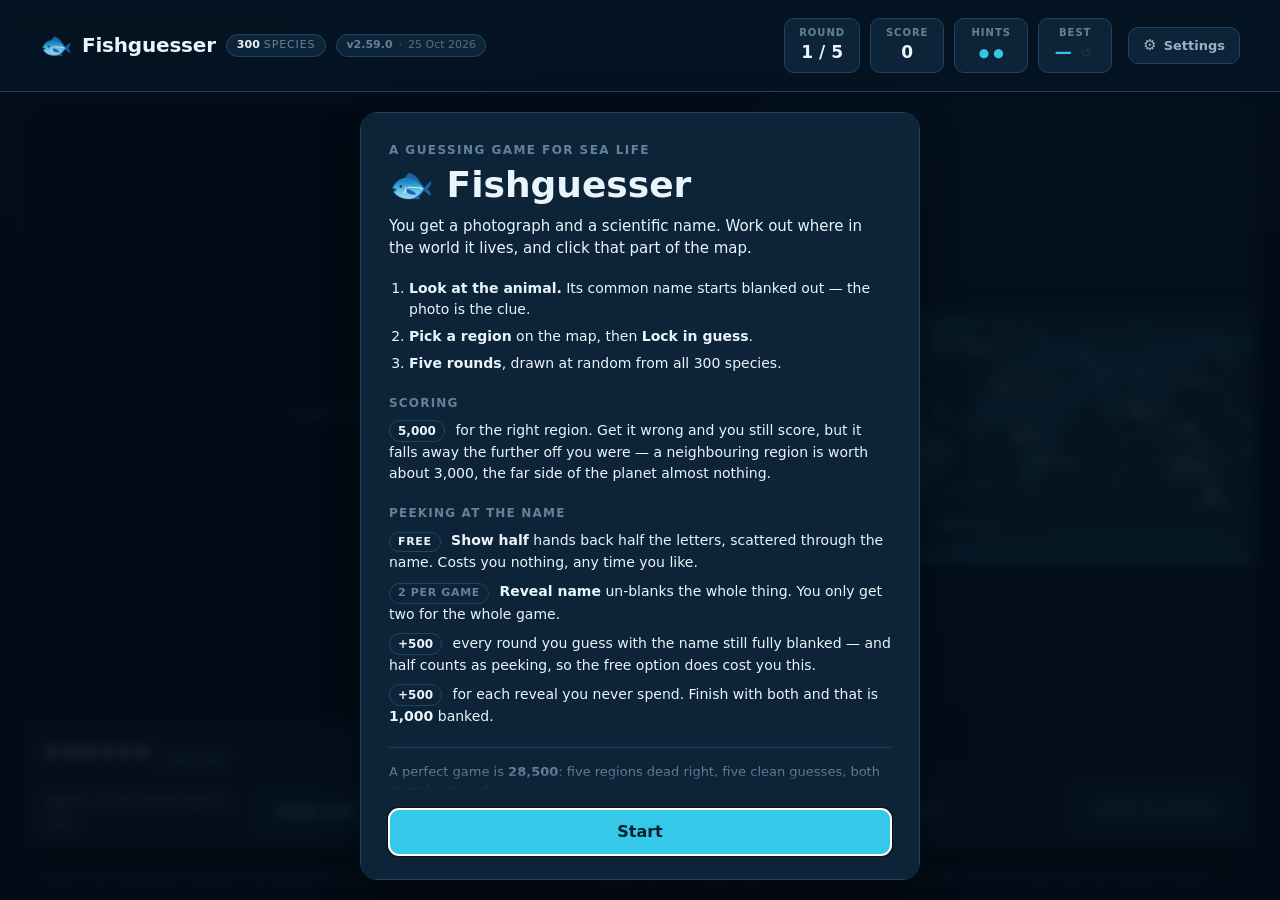
==== index.html @ 4e8e1039 "Add a last-100-added filter, built from the history of the data file Co-Authored-By: Claude Opus 5 <" ====
<!DOCTYPE html>
<html lang="en">
<head>
<meta charset="utf-8">
<meta name="viewport" content="width=device-width, initial-scale=1, viewport-fit=cover">
<!-- The browser's own bars take their colour from here: without it the strip
     above the page comes out white on a phone, against a page that is not. -->
<meta name="theme-color" content="#030e19">
<meta name="apple-mobile-web-app-capable" content="yes">
<meta name="apple-mobile-web-app-status-bar-style" content="black-translucent">
<title>Fishguesser</title>
<meta name="description" content="A GeoGuessr-style game: see a sea creature, guess where in the world it lives.">
<link rel="icon" href="data:image/svg+xml,<svg xmlns='http://www.w3.org/2000/svg' viewBox='0 0 100 100'><text y='.9em' font-size='90'>&#127907;</text></svg>">
<link rel="stylesheet" href="styles.css">
</head>
<body>

<header class="topbar">
  <div class="brand">
    <span class="brand-mark" aria-hidden="true">🐟</span>
    <span class="brand-name">Fishguesser</span>
    <span class="species-count" id="speciesCount"></span>
    <span class="version" id="version"></span>
  </div>

  <!-- Everything that is not the round itself: the pass counter, what a game is
       dealt from, the save name and the photo check. They were a second row of
       tiles, which on a phone is height the photograph wants. The flag on the
       button says when a game is being dealt from less than everything, so a
       narrowed mode is never a surprise behind a closed panel. -->
  <div class="settings">
    <button class="settings-btn" id="settingsBtn" type="button"
            aria-expanded="false" aria-controls="settingsPanel" aria-haspopup="true"
            title="Filter, save name and the photo check">
      <span class="settings-mark" aria-hidden="true">⚙</span>
      <span class="settings-label">Settings</span>
      <span class="settings-flag" id="settingsFlag" hidden></span>
    </button>

    <div class="settings-panel" id="settingsPanel" hidden>
      <!-- How far this pass has got, next to the button that restarts it, so
           the reset is never ambiguous. -->
      <div class="set-row">
        <p class="filter-head" id="seenHead">Seen this pass</p>
        <span class="stat-line">
          <span class="set-value" id="seenValue">—</span>
          <button class="stat-reset" id="resetSeenBtn" type="button"
                  title="Start a fresh pass through the collection"
                  aria-label="Start a fresh pass through the collection">↺</button>
        </span>
      </div>

      <!-- Both rows default to how the game has always played — everything,
           unseen first — so leaving them alone changes nothing. The options are
           built in game.js from KIND_FILTERS and POOL_FILTERS, so the labels
           live in one place. -->
      <p class="filter-head" id="filterPoolHead">Which species</p>
      <div class="filter-row" id="filterPoolRow" role="group"
           aria-labelledby="filterPoolHead"></div>
      <p class="filter-head" id="filterKindHead">Mode</p>
      <div class="filter-row" id="filterKindRow" role="group"
           aria-labelledby="filterKindHead"></div>
      <p class="filter-note">Changing either one deals a new game.</p>

      <!-- The name decides where progress is written, so it belongs with the
           counter above rather than with the round. -->
      <p class="filter-head" id="saveHead">Save</p>
      <input class="set-input" id="topName" type="text" maxlength="24"
             autocomplete="off" spellcheck="false" placeholder="Add a name"
             aria-labelledby="saveHead">

      <a class="set-link" href="photos.html" target="_blank" rel="noopener"
         title="Every photograph, one at a time, with the answers hidden">
        Photo check — every picture, answers hidden ↗
      </a>
    </div>
  </div>

  <div class="stats">
    <div class="stat"><span class="stat-label">Round</span><span class="stat-value" id="roundValue">1 / 5</span></div>
    <div class="stat"><span class="stat-label">Score</span><span class="stat-value" id="scoreValue">0</span></div>
    <div class="stat"><span class="stat-label">Hints</span><span class="stat-value hint-dots" id="hintsValue"></span></div>
    <!-- The best score, next to the button that clears it. -->
    <div class="stat stat-best">
      <span class="stat-label">Best</span>
      <span class="stat-line">
        <span class="stat-value" id="bestValue">—</span>
        <button class="stat-reset" id="resetBestBtn" type="button"
                title="Clear the best score" aria-label="Clear the best score">↺</button>
      </span>
    </div>
  </div>
</header>

<main class="layout">

  <section class="panel fish-panel">
    <div class="photo-frame">
      <!-- A blurred, cropped copy of the same photo fills whatever the fish
           does not, so the fish itself is never cut off by the frame. -->
      <img id="fishPhotoBg" class="photo-bg" alt="" src="" aria-hidden="true">
      <img id="fishPhoto" class="photo" alt="" src="">
      <figcaption class="photo-credit" id="photoCredit"></figcaption>
    </div>
    <div class="fish-id">
      <h1 class="fish-name" id="fishName">—</h1>
      <p class="fish-sci" id="fishSci">—</p>
    </div>
    <!-- The round's free hint: what the animal does, with any place it names
         dotted out until the guess is in. Folded away until asked for, so the
         photo keeps the height. The full fact lands with the result. -->
    <p class="fish-fact" id="fishFact" hidden></p>
    <div class="prompt-line">
      <span id="promptText">Where in the world does it live?</span>
      <span class="prompt-actions">
        <button class="btn btn-ghost" id="factBtn" type="button">Show hint</button>
        <button class="btn btn-ghost" id="halfBtn" type="button">Show half</button>
        <button class="btn btn-ghost" id="hintBtn" type="button">Reveal name</button>
      </span>
    </div>
  </section>

  <section class="panel map-panel">
    <div class="map-wrap">
      <svg id="map" viewBox="0 0 1000 500" role="application"
           aria-label="World map. Choose the region this animal comes from."></svg>
    </div>

    <div class="actionbar" id="actionBar">
      <p class="hint" id="hint">Pick a region on the map.</p>
      <button class="btn btn-primary" id="guessBtn" disabled>Lock in guess</button>
    </div>

    <div class="result" id="result" hidden>
      <div class="result-head">
        <span class="verdict" id="verdict"></span>
        <span class="points" id="points"></span>
      </div>
      <p class="result-line" id="resultLine"></p>
      <p class="result-bonus" id="resultBonus" hidden></p>
      <p class="result-fact" id="resultFact"></p>
      <button class="btn btn-primary" id="nextBtn">Next one</button>
    </div>
  </section>

</main>

<div class="overlay" id="startOverlay">
  <div class="startcard">
    <p class="start-eyebrow">A guessing game for sea life</p>
    <h2 class="start-title"><span aria-hidden="true">🐟</span> Fishguesser</h2>
    <p class="start-lede">You get a photograph and a scientific name. Work out
      where in the world it lives, and click that part of the map.</p>

    <ol class="start-steps">
      <li><strong>Look at the animal.</strong> Its common name starts blanked
        out — the photo is the clue.</li>
      <li><strong>Pick a region</strong> on the map, then
        <strong>Lock in guess</strong>.</li>
      <li><strong>Five rounds</strong>, drawn at random from
        <span id="startFishCount">the collection</span>.</li>
    </ol>

    <h3 class="start-h">Scoring</h3>
    <ul class="start-rules">
      <li><span class="pts">5,000</span> for the right region. Get it wrong and
        you still score, but it falls away the further off you were — a
        neighbouring region is worth about 3,000, the far side of the planet
        almost nothing.</li>
    </ul>

    <h3 class="start-h">Peeking at the name</h3>
    <ul class="start-rules">
      <li><span class="tag tag-free">Free</span> <strong>Show half</strong>
        hands back half the letters, scattered through the name. Costs you
        nothing, any time you like.</li>
      <li><span class="tag">2 per game</span> <strong>Reveal name</strong>
        un-blanks the whole thing. You only get two for the whole game.</li>
      <li><span class="pts">+500</span> every round you guess with the name
        still fully blanked — and half counts as peeking, so the free option
        does cost you this.</li>
      <li><span class="pts">+500</span> for each reveal you never spend.
        Finish with both and that is <strong>1,000</strong> banked.</li>
    </ul>

    <p class="start-foot">A perfect game is <strong>28,500</strong>: five
      regions dead right, five clean guesses, both reveals unused.</p>

    <!-- No server sits behind this game, so a name is a label on a save in
         this browser, not an account. The backup code is the part that leaves
         the browser: keep it somewhere and a cleared cache costs nothing. -->
    <h3 class="start-h">Your save</h3>
    <div class="profile">
      <div class="profile-row">
        <input class="profile-input" id="profileName" type="text" maxlength="24"
               autocomplete="off" spellcheck="false"
               placeholder="Add a name (optional)" aria-label="Name for this save">
        <button class="btn btn-ghost" id="profileSaveBtn" type="button">Use name</button>
      </div>
      <p class="profile-note" id="profileNote">Progress is kept in this browser.</p>
      <div class="profile-row">
        <button class="btn btn-ghost" id="backupBtn" type="button">Back up</button>
        <button class="btn btn-ghost" id="restoreBtn" type="button">Restore</button>
      </div>
      <textarea class="profile-code" id="backupCode" rows="3" spellcheck="false"
                placeholder="Paste a backup code here, then press Restore"
                aria-label="Backup code" hidden></textarea>
    </div>

    <div class="start-actions">
      <button class="btn btn-primary btn-wide" id="startBtn" type="button">Start</button>
    </div>
  </div>
</div>

<div class="overlay" id="overlay" hidden>
  <div class="endcard">
    <h2 class="end-title">Final score</h2>
    <p class="end-score"><span id="finalScore">0</span><span class="end-max" id="finalMax">/ 25,000</span></p>
    <p class="end-blurb" id="endBlurb"></p>
    <ol class="breakdown" id="breakdown"></ol>
    <button class="btn btn-primary btn-wide" id="playAgainBtn">Play again</button>
  </div>
</div>

<footer class="footer">
  <span>Photos from Wikimedia Commons and iNaturalist under CC / public-domain
  licences — see <a href="CREDITS.md">CREDITS.md</a>.</span>
  <span>The <a href="photos.html" target="_blank" rel="noopener">photo check</a>
  is under Settings: every picture, one at a time, with the answers hidden.</span>
</footer>

<script src="src/version.js"></script>
<script src="src/regions.js"></script>
<script src="src/fish.js"></script>
<script src="src/added.js"></script>
<script src="src/kinds.js"></script>
<script src="src/spoilers.js"></script>
<script src="src/profile.js"></script>
<script src="src/credits.js"></script>
<script src="src/coastlines.js"></script>
<script src="src/map.js"></script>
<script src="src/game.js"></script>
</body>
</html>
---- styles.css ----
/* Fishguesser — deep-water theme. */

:root {
  --bg: #061625;
  --bg-deep: #030e19;
  --panel: #0d2438;
  --panel-2: #12314a;
  --line: #1d4463;
  --ink: #eaf4fb;
  --ink-dim: #93b3c9;
  --ink-faint: #628299;
  --accent: #35c8e8;
  --accent-deep: #1793b3;
  --good: #45d69a;
  --warn: #f2c14e;
  --bad: #f4746a;
  --radius: 14px;
  --shadow: 0 18px 40px rgba(0, 0, 0, 0.45);
  /* So the browser paints its own furniture dark — the bar behind a notch, the
   * strip under a collapsing address bar, the overscroll past the top. Without
   * it those come out white on a phone. */
  color-scheme: dark;
}

* { box-sizing: border-box; }

/* The panels below set `display`, which would otherwise beat the `hidden`
 * attribute's UA rule and leave hidden elements on screen. */
[hidden] { display: none !important; }

/* The page is one screen everywhere, not just on a phone: the photograph is
   the round, so it takes whatever height the panels leave rather than sitting
   in a fixed box with the window's spare height wasted below it. */
html, body { height: 100%; }

/* The same ground as the body, because the browser paints the area around the
 * page — behind a notch, under a toolbar that has slid away — from the root
 * element, and a page whose colour lives only on <body> leaves it white. */
html {
  background: var(--bg-deep);
  overscroll-behavior: none;
}

body {
  margin: 0;
  height: 100dvh;
  /* Smallest viewport: the height with the toolbars showing. A page sized to
   * the dynamic height is taller than the screen until the address bar slides
   * away, which is exactly the scroll a one-screen layout is meant to avoid. */
  height: 100svh;
  overscroll-behavior: none;
  display: flex;
  flex-direction: column;
  overflow: hidden;
  background:
    radial-gradient(1100px 620px at 12% -8%, rgba(28, 92, 130, 0.32) 0%, transparent 60%),
    radial-gradient(900px 500px at 88% 0%, rgba(23, 147, 179, 0.18) 0%, transparent 62%),
    linear-gradient(180deg, var(--bg) 0%, var(--bg-deep) 100%);
  color: var(--ink);
  font-family: "Inter", "Segoe UI", system-ui, -apple-system, sans-serif;
  font-size: 16px;
  line-height: 1.5;
  -webkit-font-smoothing: antialiased;
}

/* ---------- top bar ---------- */

.topbar {
  display: flex;
  align-items: center;
  justify-content: space-between;
  gap: 16px;
  flex-wrap: wrap;
  padding: 18px clamp(16px, 4vw, 40px);
  border-bottom: 1px solid var(--line);
  background: rgba(6, 22, 37, 0.72);
  backdrop-filter: blur(8px);
  position: sticky;
  top: 0;
  /* Above the overlays, not under them: the filter, the save name and the two
     resets all belong to the player rather than to the round, and the rules
     card is exactly when someone wants to set a mode before starting. The
     overlays leave room for the bar rather than sliding under it. */
  z-index: 60;
}

.brand { display: flex; align-items: center; gap: 10px; }
.brand-mark { font-size: 26px; line-height: 1; }
.brand-name {
  font-size: 20px;
  font-weight: 700;
  letter-spacing: -0.01em;
}

.version {
  display: inline-flex;
  align-items: baseline;
  gap: 6px;
  padding: 2px 9px;
  border: 1px solid var(--line);
  border-radius: 999px;
  background: var(--panel);
  color: var(--ink-faint);
  font-size: 11px;
  font-weight: 600;
  font-variant-numeric: tabular-nums;
  white-space: nowrap;
}

/* How big the collection is, counted from FISH rather than written down, so it
 * cannot drift out of date when species are added. */
.species-count {
  display: inline-flex;
  align-items: baseline;
  gap: 4px;
  padding: 2px 10px;
  border: 1px solid var(--line);
  border-radius: 999px;
  background: var(--panel);
  color: var(--ink);
  font-size: 11px;
  font-weight: 700;
  font-variant-numeric: tabular-nums;
  white-space: nowrap;
}

.species-count-label {
  color: var(--ink-faint);
  font-weight: 500;
  text-transform: uppercase;
  letter-spacing: 0.08em;
}

.version-date {
  color: var(--ink-faint);
  font-weight: 500;
  opacity: 0.8;
}

.version-date::before {
  content: '·';
  margin-right: 6px;
}

/* Wraps rather than pushing the row wide: five tiles no longer fit on a narrow
 * phone, and the page must never scroll sideways. */
/* Pushed right so the tiles sit beside the settings button rather than being
   spread into the middle of the bar by space-between. */
.stats { display: flex; flex-wrap: wrap; justify-content: flex-end; gap: 10px; margin-left: auto; }

.stat {
  display: flex;
  flex-direction: column;
  align-items: center;
  min-width: 74px;
  padding: 6px 14px;
  border: 1px solid var(--line);
  border-radius: 10px;
  background: var(--panel);
}

/* The settings button and its panel. Everything that is not the round itself
   lives in here: the pass counter, the filter, the save name, the photo check.
   On the bar it is one button on the right rather than four tiles on a row of
   their own, and the panel hangs below it. */
.settings { position: relative; order: 3; }

.settings-btn {
  display: inline-flex;
  align-items: center;
  gap: 7px;
  padding: 8px 14px;
  border: 1px solid var(--line);
  border-radius: 10px;
  background: var(--panel);
  color: var(--ink-dim);
  font: inherit;
  font-size: 13px;
  font-weight: 600;
  cursor: pointer;
  white-space: nowrap;
}

.settings-btn:hover,
.settings-btn[aria-expanded="true"] {
  border-color: var(--accent-deep);
  background: var(--panel-2);
  color: var(--ink);
}

.settings-btn:focus-visible { outline: 2px solid var(--accent); outline-offset: 2px; }
.settings-mark { font-size: 15px; line-height: 1; }

/* What a game is being dealt from, when that is not everything. A closed panel
   should never be the only place a narrowed mode is written down. */
.settings-flag {
  padding: 1px 7px;
  border-radius: 999px;
  background: var(--accent-deep);
  color: var(--ink);
  font-size: 10.5px;
  font-weight: 700;
}

.settings-panel {
  position: absolute;
  top: calc(100% + 8px);
  right: 0;
  z-index: 30;
  width: max-content;
  max-width: min(300px, calc(100vw - 24px));
  padding: 12px 14px;
  border: 1px solid var(--line);
  border-radius: 12px;
  background: var(--panel);
  box-shadow: var(--shadow);
  text-align: left;
}

/* The pass counter and its reset, as a line rather than a tile. */
.set-row {
  display: flex;
  align-items: baseline;
  justify-content: space-between;
  gap: 12px;
  margin-bottom: 12px;
}

.set-row .filter-head { margin: 0; }

.set-value {
  font-size: 14px;
  font-weight: 700;
  font-variant-numeric: tabular-nums;
  color: var(--ink);
}

.set-input {
  width: 100%;
  margin-bottom: 10px;
  padding: 6px 10px;
  border: 1px solid var(--line);
  border-radius: 8px;
  background: var(--panel-2);
  color: var(--ink);
  font: inherit;
  font-size: 13px;
  font-weight: 600;
}

.set-input::placeholder { color: var(--ink-faint); font-weight: 500; }
.set-input:focus-visible { outline: 2px solid var(--accent); outline-offset: 1px; }

.set-link {
  display: block;
  padding: 7px 10px;
  border: 1px solid var(--line);
  border-radius: 8px;
  background: var(--panel-2);
  color: var(--accent);
  font-size: 12px;
  font-weight: 600;
  text-decoration: none;
}

.set-link:hover,
.set-link:focus-visible { border-color: var(--accent-deep); color: var(--ink); }

.filter-head {
  margin: 0 0 6px;
  color: var(--ink-faint);
  font-size: 9.5px;
  font-weight: 700;
  letter-spacing: 0.14em;
  text-transform: uppercase;
}

.filter-row {
  display: flex;
  flex-wrap: wrap;
  gap: 6px;
  margin-bottom: 12px;
}

.filter-opt {
  display: inline-flex;
  align-items: baseline;
  gap: 5px;
  padding: 5px 10px;
  border: 1px solid var(--line);
  border-radius: 999px;
  background: var(--panel-2);
  color: var(--ink-dim);
  font: inherit;
  font-size: 12px;
  cursor: pointer;
  transition: color 120ms ease, background-color 120ms ease, border-color 120ms ease;
}

.filter-opt:hover:not(:disabled) { color: var(--ink); border-color: var(--accent-deep); }
.filter-opt:focus-visible { outline: 2px solid var(--accent); outline-offset: 1px; }

.filter-opt.is-on {
  border-color: var(--accent);
  background: var(--accent-deep);
  color: var(--ink);
  font-weight: 600;
}

/* Nothing to deal from — "Seen only" before anything has been seen. Left in
   place rather than hidden, so the row does not reshuffle as you play. */
.filter-opt:disabled { opacity: 0.35; cursor: default; }

.filter-n {
  font-size: 10.5px;
  font-variant-numeric: tabular-nums;
  color: var(--ink-faint);
}

.filter-opt.is-on .filter-n { color: var(--ink); opacity: 0.75; }

.filter-note {
  margin: 0 0 12px;
  color: var(--ink-faint);
  font-size: 10.5px;
}

.stat-label {
  font-size: 10px;
  font-weight: 600;
  letter-spacing: 0.1em;
  text-transform: uppercase;
  color: var(--ink-faint);
}

.stat-value {
  font-size: 17px;
  font-weight: 700;
  font-variant-numeric: tabular-nums;
}

.stat-best .stat-value { color: var(--accent); }

/* Value and its reset share a line so the button reads as belonging to that
 * tile rather than floating in the bar. */
.stat-line {
  display: flex;
  align-items: center;
  gap: 6px;
}

/* Deliberately quiet: a control that undoes something should not compete with
 * the numbers it sits beside. It comes forward on hover and on focus. */
.stat-reset {
  display: grid;
  place-items: center;
  width: 18px;
  height: 18px;
  padding: 0;
  border: 0;
  border-radius: 50%;
  background: none;
  color: var(--ink-faint);
  font-size: 13px;
  line-height: 1;
  cursor: pointer;
  opacity: 0.55;
  transition: opacity 120ms ease, color 120ms ease, background-color 120ms ease;
}

.stat-reset:hover:not(:disabled) {
  opacity: 1;
  color: var(--ink);
  background: rgba(255, 255, 255, 0.09);
}

.stat-reset:focus-visible {
  opacity: 1;
  outline: 2px solid var(--accent);
  outline-offset: 1px;
}

/* Nothing stored yet, so there is nothing to undo. Kept in place rather than
 * hidden, so the tile does not change width the moment a score is set. */
.stat-reset:disabled {
  opacity: 0.18;
  cursor: default;
}

.hint-dots {
  display: inline-flex;
  align-items: center;
  gap: 4px;
  line-height: 1;
  /* Matches the height of the numeric tiles so the row stays even. */
  min-height: 25px;
}

.hint-dot { font-size: 12px; color: var(--accent); }
.hint-dot.is-spent { color: var(--ink-faint); opacity: 0.4; }

/* ---------- layout ---------- */

.layout {
  display: grid;
  flex: 1;
  min-height: 0;
  /* The photo panel takes the larger share. Most of the collection is
     photographed landscape, so with `contain` the picture is limited by the
     width of its frame rather than the height — width is the only thing left
     that makes it bigger. The map is an input, not a picture, and stays
     comfortably clickable at this size. */
  grid-template-columns: minmax(0, 7fr) minmax(0, 5fr);
  gap: 14px;
  /* Stretch so the two panels finish level; each one absorbs the slack. */
  align-items: stretch;
  padding: 12px clamp(10px, 2vw, 24px);
  /* The auto margins centre it, and on a flex-column body they also stop it
     stretching — so the width has to be asked for explicitly. */
  width: 100%;
  max-width: 1500px;
  margin: 0 auto;
}

.panel {
  display: flex;
  flex-direction: column;
  /* Both zeroes matter: without them a panel is as wide and as tall as its
     content, and the grid track cannot shrink it — a long button label ends up
     pushing the whole layout off the side of a phone. */
  min-height: 0;
  min-width: 0;
  background: var(--panel);
  border: 1px solid var(--line);
  border-radius: var(--radius);
  box-shadow: var(--shadow);
  overflow: hidden;
}

/* ---------- fish panel ---------- */

.photo-frame {
  position: relative;
  /* Takes the height the panel has left over rather than setting one: the name,
     the prompt and — if it is asked for — the hint are what they need, and the
     photograph gets the rest. */
  flex: 1;
  min-height: 180px;
  background: var(--bg-deep);
  overflow: hidden;
}

.photo {
  /* `contain`, not `cover`: photos come in every proportion, and cropping to
   * fill the frame cut the head and tail off the tall ones. The fish is the
   * whole point of the round, so it is always shown complete. */
  width: 100%;
  height: 100%;
  object-fit: contain;
  position: relative;
  display: block;
  opacity: 0;
  transform: scale(1.03);
  transition: opacity 0.45s ease, transform 0.6s ease;
}

/* Fills the letterbox `contain` leaves. Blurred and overscaled so it reads as
 * a wash of the photo's own colours rather than a second, smaller fish. */
.photo-bg {
  position: absolute;
  inset: 0;
  width: 100%;
  height: 100%;
  object-fit: cover;
  filter: blur(28px) saturate(0.7) brightness(0.55);
  transform: scale(1.15);
  opacity: 0;
  transition: opacity 0.45s ease;
}

.photo-bg.is-ready { opacity: 1; }

.photo.is-ready { opacity: 1; transform: scale(1); }

/* Shown through the frame when a linked photo cannot be fetched. */
.photo-frame::after {
  content: 'Photo could not be loaded';
  position: absolute;
  inset: 0;
  display: grid;
  place-items: center;
  padding: 16px;
  color: var(--ink-faint);
  font-size: 13px;
  text-align: center;
  opacity: 0;
  pointer-events: none;
  transition: opacity 0.2s ease;
}

.photo-frame:has(.photo.is-broken)::after { opacity: 1; }

.photo-credit {
  position: absolute;
  right: 8px;
  bottom: 8px;
  max-width: 70%;
  padding: 3px 8px;
  border-radius: 6px;
  background: rgba(3, 14, 25, 0.66);
  color: var(--ink-dim);
  font-size: 10.5px;
  text-align: right;
  overflow: hidden;
  text-overflow: ellipsis;
  white-space: nowrap;
}

/* One line, not two: the dots and the species sit side by side, and every
   pixel that saves goes to the photograph above them. They wrap only when the
   revealed name is long enough to need it. */
.fish-id {
  display: flex;
  flex-wrap: wrap;
  align-items: baseline;
  gap: 4px 12px;
  padding: 12px 20px 2px;
}

.fish-name {
  margin: 0;
  font-size: clamp(20px, 2.4vw, 26px);
  font-weight: 700;
  letter-spacing: -0.02em;
}

.fish-name.is-masked {
  letter-spacing: 0.04em;
  color: var(--ink);
}

.fish-sci {
  margin: 0;
  font-style: italic;
  color: var(--ink-dim);
  font-size: 14px;
}

/* Masked text is dots, so the italic slant just makes them wobble. */
.fish-sci.is-masked { font-style: normal; letter-spacing: 0.04em; }

/* The fact, shown as a hint before the guess. Same card as the one it lands in
   with the result, so the round ends by filling in its blanks rather than
   handing over something new. */
.fish-fact {
  margin: 12px 20px 0;
  padding: 10px 12px;
  border-radius: 10px;
  background: var(--panel-2);
  color: var(--ink-dim);
  font-size: 13.5px;
  line-height: 1.45;
}

.fish-fact::before {
  content: 'Hint';
  display: block;
  margin-bottom: 3px;
  color: var(--ink-faint);
  font-size: 9.5px;
  font-weight: 700;
  letter-spacing: 0.14em;
  text-transform: uppercase;
  opacity: 0.75;
}

.prompt-line {
  display: flex;
  align-items: center;
  justify-content: space-between;
  gap: 12px;
  margin: 10px 20px 14px;
  /* After the shorthand, or it would be overwritten: takes up the slack when
   * this panel is the shorter of the two. */
  margin-top: auto;
  padding-top: 14px;
  border-top: 1px solid var(--line);
  color: var(--ink-dim);
  font-size: 14px;
}

.prompt-actions {
  display: flex;
  flex: none;
  flex-wrap: wrap;
  justify-content: flex-end;
  gap: 6px;
}

.btn-ghost {
  flex: none;
  padding: 7px 14px;
  border: 1px solid var(--line);
  border-radius: 999px;
  background: var(--panel-2);
  color: var(--ink-dim);
  font-size: 13px;
  font-weight: 600;
}

.btn-ghost:hover:not(:disabled) { border-color: var(--accent-deep); color: var(--ink); }

/* Kept visible rather than hidden once the budget is gone, so the rule is
 * legible instead of the control just vanishing. */
.btn-ghost:disabled {
  cursor: not-allowed;
  opacity: 0.5;
  color: var(--ink-faint);
}

/* ---------- map ---------- */

.map-wrap {
  /* The sea is painted here rather than inside the SVG. */
  background: linear-gradient(180deg, #0d2b45 0%, #071a2c 100%);
  border-bottom: 1px solid var(--line);
  /* The map keeps its 2:1, so a tall panel leaves slack above and below it.
     The sea takes that slack and the map sits in the middle of it, rather than
     the map clinging to the top with a void underneath. */
  flex: 1;
  display: flex;
  align-items: center;
  min-height: 0;
}

#map { display: block; width: 100%; height: auto; }

/* The map keeps its own proportions, so the spare height goes below it rather
 * than letterboxing the map into sea that looks clickable but is not. */
.map-panel .actionbar,
.map-panel .result { margin-top: auto; }

.graticule line {
  stroke: rgba(120, 190, 225, 0.10);
  stroke-width: 1;
}

.land path {
  fill: #1c4460;
  stroke: #2e6485;
  stroke-width: 1.1;
  stroke-linejoin: round;
}

.zone { cursor: pointer; outline: none; }

/* No stroke: a section is many merged rectangles sharing exact edges, so any
 * stroke would draw every internal seam. The .zone-borders layer supplies the
 * outlines, and state is carried by fill alone. */
.zone-fill {
  fill: rgba(53, 200, 232, 0.13);
  stroke: none;
  transition: fill 0.18s ease;
}

.zone-borders {
  fill: none;
  stroke: rgba(130, 210, 238, 0.7);
  stroke-width: 1.4;
  stroke-linecap: round;
  pointer-events: none;
}

.zone-label {
  fill: var(--ink);
  font-family: inherit;
  font-size: 14px;
  font-weight: 600;
  paint-order: stroke;
  stroke: rgba(3, 14, 25, 0.88);
  stroke-width: 3.5;
  stroke-linejoin: round;
  pointer-events: none;
}

.zone-label.is-dim { opacity: 0.22; }

.zone:hover .zone-fill,
.zone:focus-visible .zone-fill,
.zone.is-hover .zone-fill {
  fill: rgba(53, 200, 232, 0.30);
}

.zone.is-selected .zone-fill {
  fill: rgba(53, 200, 232, 0.52);
}

.zone.is-answer .zone-fill {
  fill: rgba(69, 214, 154, 0.52);
}

.zone.is-guess .zone-fill {
  fill: rgba(244, 116, 106, 0.50);
}

.zone.is-dim { opacity: 0.22; pointer-events: none; }

.link {
  stroke: #f4d06a;
  stroke-width: 2.5;
  stroke-dasharray: 7 6;
  stroke-linecap: round;
  opacity: 0.9;
}

/* ---------- action bar + result ---------- */

.actionbar {
  display: flex;
  align-items: center;
  justify-content: space-between;
  gap: 14px;
  flex-wrap: wrap;
  padding: 16px;
}

.hint { margin: 0; color: var(--ink-dim); font-size: 14px; flex: 1 1 240px; }

.btn {
  padding: 11px 22px;
  border: 0;
  border-radius: 10px;
  font: inherit;
  font-weight: 700;
  cursor: pointer;
  transition: transform 0.12s ease, background 0.15s ease, opacity 0.15s ease;
}

.btn:active:not(:disabled) { transform: translateY(1px); }

.btn-primary { background: var(--accent); color: #04202c; }
.btn-primary:hover:not(:disabled) { background: #55d8f2; }
.btn-primary:disabled { background: var(--panel-2); color: var(--ink-faint); cursor: not-allowed; }

.btn-wide { width: 100%; margin-top: 18px; }

.result { padding: 16px; border-top: 3px solid var(--line); }
.result.is-correct { border-top-color: var(--good); }
.result.is-close { border-top-color: var(--warn); }
.result.is-off { border-top-color: var(--bad); }

.result-head {
  display: flex;
  align-items: baseline;
  justify-content: space-between;
  gap: 12px;
}

.verdict { font-size: 19px; font-weight: 700; letter-spacing: -0.01em; }
.result.is-correct .verdict { color: var(--good); }
.result.is-close .verdict { color: var(--warn); }
.result.is-off .verdict { color: var(--bad); }

.points { font-size: 19px; font-weight: 700; font-variant-numeric: tabular-nums; }

.result-line { margin: 6px 0 0; font-size: 15px; }

.result-bonus {
  margin: 5px 0 0;
  color: var(--good);
  font-size: 13px;
  font-weight: 600;
}

.result-fact {
  margin: 10px 0 0;
  padding: 11px 13px;
  border-radius: 10px;
  background: var(--panel-2);
  color: var(--ink-dim);
  font-size: 13.5px;
}

.result .btn { margin-top: 14px; }

/* ---------- end overlay ---------- */

.overlay {
  position: fixed;
  inset: 0;
  z-index: 50;
  display: grid;
  place-items: center;
  /* The top bar stays live above this, so the card is centred in what is left
     below it. The height is measured in game.js — it changes with the tile
     rows on a phone — and falls back to plain padding if it is not set. */
  padding: calc(var(--topbar-h, 0px) + 20px) 20px 20px;
  background: rgba(3, 12, 21, 0.82);
  backdrop-filter: blur(6px);
}

/* The front page: the rules, read once before the first round. Left-aligned
 * rather than centred like the end card, because it is prose to be read. */
.startcard {
  width: min(560px, 100%);
  /* The top bar stays live above the overlay, so the card is capped by what is
     left below it — otherwise a landscape phone pushes Start off the bottom. */
  max-height: min(90svh, calc(100svh - var(--topbar-h, 0px) - 40px));
  overflow-y: auto;
  padding: 28px;
  border: 1px solid var(--line);
  border-radius: 18px;
  background: var(--panel);
  box-shadow: var(--shadow);
  text-align: left;
  /* No bottom padding: the pinned Start band supplies it, and a gap here would
   * be a strip of card the text could show through below the button. */
  padding-bottom: 0;
}

.start-eyebrow {
  margin: 0;
  color: var(--ink-faint);
  font-size: 12px;
  font-weight: 600;
  text-transform: uppercase;
  letter-spacing: 0.12em;
}

.start-title {
  margin: 6px 0 10px;
  font-size: clamp(28px, 6vw, 36px);
  line-height: 1.1;
}

.start-lede {
  margin: 0 0 18px;
  font-size: 15px;
  line-height: 1.5;
}

.start-h {
  margin: 20px 0 8px;
  font-size: 12px;
  font-weight: 700;
  text-transform: uppercase;
  letter-spacing: 0.1em;
  color: var(--ink-faint);
}

.start-steps {
  margin: 0;
  padding-left: 20px;
  display: grid;
  gap: 6px;
  font-size: 14px;
  line-height: 1.5;
}

.start-rules {
  margin: 0;
  padding: 0;
  list-style: none;
  display: grid;
  gap: 8px;
  font-size: 14px;
  line-height: 1.5;
}

/* Point values and cost labels, so the numbers can be picked out at a glance. */
.pts,
.tag {
  display: inline-block;
  margin-right: 6px;
  padding: 1px 8px;
  border-radius: 999px;
  border: 1px solid var(--line);
  font-size: 12px;
  font-weight: 700;
  font-variant-numeric: tabular-nums;
  white-space: nowrap;
}

.tag {
  font-weight: 600;
  color: var(--ink-faint);
  text-transform: uppercase;
  letter-spacing: 0.06em;
  font-size: 11px;
}

.tag-free { color: var(--ink); }

/* Pinned to the bottom of the card so Start stays reachable on a short screen
 * where the rules have to be scrolled. The band is opaque, with a short fade
 * above it, so text scrolling underneath does not show through. */
/* The save block on the rules card: a name for the slot in this browser, and
   the code that outlives it. Quiet by design — it sits under the rules. */
.profile { display: flex; flex-direction: column; gap: 8px; margin: 6px 0 2px; }

.profile-row { display: flex; flex-wrap: wrap; gap: 8px; align-items: center; }

.profile-input {
  flex: 1 1 160px;
  min-width: 0;
  padding: 8px 12px;
  border: 1px solid var(--line);
  border-radius: 10px;
  background: var(--bg-deep);
  color: var(--ink);
  font: inherit;
  font-size: 14px;
}

.profile-input:focus-visible { outline: 2px solid var(--accent); outline-offset: 1px; }

.profile-note { margin: 0; color: var(--ink-dim); font-size: 12.5px; }
.profile-note.is-warn { color: var(--warn); }

.profile-code {
  width: 100%;
  padding: 8px 10px;
  border: 1px solid var(--line);
  border-radius: 10px;
  background: var(--bg-deep);
  color: var(--ink-dim);
  font-family: ui-monospace, SFMono-Regular, Menlo, monospace;
  font-size: 11px;
  line-height: 1.4;
  resize: vertical;
  word-break: break-all;
}

.start-actions {
  position: sticky;
  bottom: 0;
  margin-top: 4px;
  padding-bottom: 24px;
  background: var(--panel);
}

.start-actions::before {
  content: '';
  position: absolute;
  left: 0;
  right: 0;
  bottom: 100%;
  height: 20px;
  background: linear-gradient(to top, var(--panel), transparent);
  pointer-events: none;
}

.start-foot {
  margin: 20px 0 18px;
  padding-top: 14px;
  border-top: 1px solid var(--line);
  font-size: 13px;
  line-height: 1.5;
  color: var(--ink-faint);
}

.endcard {
  width: min(520px, 100%);
  max-height: min(90svh, calc(100svh - var(--topbar-h, 0px) - 40px));
  overflow-y: auto;
  padding: 28px;
  border: 1px solid var(--line);
  border-radius: 18px;
  background: var(--panel);
  box-shadow: var(--shadow);
  text-align: center;
}

.end-title {
  margin: 0;
  font-size: 12px;
  font-weight: 600;
  letter-spacing: 0.14em;
  text-transform: uppercase;
  color: var(--ink-faint);
}

.end-score {
  margin: 6px 0 0;
  font-size: 46px;
  font-weight: 800;
  letter-spacing: -0.03em;
  font-variant-numeric: tabular-nums;
  color: var(--accent);
}

.end-max { font-size: 17px; font-weight: 600; color: var(--ink-faint); margin-left: 8px; }

.end-blurb { margin: 4px 0 18px; color: var(--ink-dim); font-size: 14px; }

.breakdown { list-style: none; margin: 0; padding: 0; text-align: left; }

.breakdown-row {
  display: grid;
  grid-template-columns: 1fr auto;
  gap: 2px 12px;
  padding: 10px 0;
  border-top: 1px solid var(--line);
  font-size: 14px;
}

.breakdown-fish { font-weight: 600; }

.breakdown-points {
  grid-row: 1 / 3;
  grid-column: 2;
  align-self: center;
  font-weight: 700;
  font-variant-numeric: tabular-nums;
}

.breakdown-row.is-correct .breakdown-points { color: var(--good); }

/* The saved-hint payout is a game-wide line, not a round. */
.breakdown-row.is-bonus { border-top-style: dashed; }
.breakdown-row.is-bonus .breakdown-fish,
.breakdown-row.is-bonus .breakdown-points { color: var(--accent); }

.breakdown-where { grid-column: 1; font-size: 12.5px; color: var(--ink-faint); }

/* ---------- footer ---------- */

.footer {
  flex: none;
  padding: 8px clamp(16px, 4vw, 40px) 14px;
  width: 100%;
  max-width: 1500px;
  margin: 0 auto;
  color: var(--ink-faint);
  font-size: 12px;
}

.footer a { color: var(--ink-dim); }

/* ---------- responsive ---------- */

/* Portrait only: sideways, a narrow window has the width for two columns and
   not the height for two rows, so it keeps the one-screen layout below. */
@media (max-width: 1000px) and (orientation: portrait) {
  /* Stacked, so the page is taller than the window again. It scrolls here
     rather than fitting one screen, and the photo takes a shape of its own
     instead of the height a fitted panel would have left it. */
  html, body { height: auto; }
  body { min-height: 100dvh; overflow: auto; display: block; }
  .layout { grid-template-columns: minmax(0, 1fr); }
  .photo-frame { flex: none; aspect-ratio: 16 / 10; min-height: 0; }
}

@media (max-width: 560px) {
  /* Keep the version, drop the date — the brand row is tight here. */
  .version-date { display: none; }
  .stat { min-width: 60px; padding: 5px 10px; }
  .stat-value { font-size: 15px; }
  /* The map is the only way to pick, so every label stays on; the smaller the
   * map is drawn, the larger the label has to be in viewBox units to keep its
   * rendered size readable. */
  .zone-label { font-size: 30px; stroke-width: 6; }
  .actionbar { flex-direction: column; align-items: stretch; }
  /* The 240px basis is a width when the bar is a row; in a column it would
   * become a 240px-tall gap. */
  .hint { flex: 0 1 auto; }
  .actionbar .btn { width: 100%; }
}

/* ---------- held sideways: fit on one screen, no scrolling ----------
 *
 * Keyed off the width rather than the height. A short viewport is the usual
 * case — a phone turned on its side — but any handset held that way wants the
 * photo beside the map rather than above it, whatever its height reports, and
 * a laptop is wider than this and keeps the desktop layout. Every panel
 * becomes a flex column with `min-height: 0` so the photo and the map absorb
 * the leftover height instead of overflowing the screen. */

@media (orientation: landscape) and (max-width: 1000px) {
  html, body { height: 100%; }

  body {
    height: 100dvh;
    height: 100svh;
    overflow: hidden;
    display: flex;
    flex-direction: column;
  }

  /* Sideways, the notch and the home bar eat into the long edges, and with
     `viewport-fit=cover` the page runs underneath them rather than being
     letterboxed in white. These keep the content out from under. */
  .topbar {
    position: static;
    flex: none;
    padding: 5px 10px;
    padding-left: max(10px, env(safe-area-inset-left));
    padding-right: max(10px, env(safe-area-inset-right));
    gap: 8px;
  }

  .brand-mark { font-size: 17px; }
  .brand-name { font-size: 14px; }
  .version { padding: 1px 7px; font-size: 9.5px; }
  .version-date { display: none; }
  .hint-dots { min-height: 0; gap: 3px; }
  .hint-dot { font-size: 9px; }
  .stats { gap: 4px; }
  .stat { min-width: 0; padding: 2px 6px; }
  .stat-label { font-size: 8px; }
  .stat-value { font-size: 12px; }
  .stat-line { gap: 3px; }
  .stat-reset { width: 14px; height: 14px; font-size: 11px; }
  .settings-btn { padding: 4px 9px; font-size: 11px; gap: 5px; }
  .settings-label { display: none; }
  .settings-panel { padding: 9px 11px; max-height: calc(100svh - var(--topbar-h, 0px) - 16px); overflow-y: auto; }
  .filter-opt { padding: 4px 8px; font-size: 11px; }
  .filter-row { gap: 5px; margin-bottom: 9px; }
  .set-row, .filter-note { margin-bottom: 8px; }

  .layout {
    flex: 1;
    min-height: 0;
    grid-template-columns: minmax(0, 1fr) minmax(0, 1.15fr);
    gap: 8px;
    padding: 8px;
    padding-left: max(8px, env(safe-area-inset-left));
    padding-right: max(8px, env(safe-area-inset-right));
    padding-bottom: max(8px, env(safe-area-inset-bottom));
    align-items: stretch;
  }

  .panel {
    display: flex;
    flex-direction: column;
    min-height: 0;
    overflow: hidden;
  }

  /* Left: photo takes whatever the caption and name leave behind. */
  .photo-frame {
    flex: 1;
    min-height: 0;
    aspect-ratio: auto;
  }

  .fish-id { flex: none; padding: 5px 12px 0; gap: 2px 8px; }
  .fish-name { font-size: 16px; }
  .fish-sci { font-size: 10.5px; }

  /* Flex none, or the hint would eat into the photo; three lines is as much as
     a landscape phone can spare, and the rest waits for the result card. */
  .fish-fact {
    flex: none;
    margin: 6px 12px 0;
    padding: 6px 8px;
    font-size: 10.5px;
    line-height: 1.35;
    display: -webkit-box;
    -webkit-line-clamp: 3;
    -webkit-box-orient: vertical;
    overflow: hidden;
  }

  .fish-fact::before { font-size: 8px; margin-bottom: 1px; }
  .photo-credit { font-size: 9px; bottom: 4px; right: 4px; }

  .prompt-line {
    flex: none;
    justify-content: center;
    margin: 6px 12px 8px;
    padding-top: 7px;
    font-size: 11px;
    gap: 8px;
  }

  /* Same as portrait: the three buttons take the row, and the question is
     asked again by the map panel below. */
  #promptText { display: none; }
  .prompt-actions { flex: 1; gap: 5px; justify-content: space-between; }
  .btn-ghost { flex: 1; min-width: 0; padding: 5px 6px; font-size: 10.5px; text-align: center; }

  /* Right: the map absorbs the slack, so the controls always fit.
   * The min-height stops the result panel from squeezing the map down to a
   * sliver — reading guess against answer is the whole point of that screen. */
  .map-wrap {
    flex: 1;
    min-height: 145px;
    display: flex;
  }

  #map { height: 100%; width: 100%; }
  .zone-label { font-size: 24px; stroke-width: 5; }


  .actionbar {
    flex: none;
    flex-direction: row;
    align-items: center;
    padding: 7px 8px;
    gap: 8px;
  }

  .hint { flex: 1 1 auto; font-size: 11px; }
  .actionbar .btn { width: auto; padding: 7px 14px; font-size: 13px; }

  .result {
    flex: none;
    max-height: 52%;
    overflow-y: auto;
    padding: 8px 10px;
    border-top-width: 2px;
  }

  .verdict, .points { font-size: 14px; }
  .result-line { font-size: 12px; }
  .result-bonus { font-size: 11px; margin-top: 3px; }
  .result-fact { font-size: 11px; padding: 7px 9px; margin-top: 6px; }
  .result .btn { margin-top: 8px; padding: 7px 14px; font-size: 13px; }

  .footer { display: none; }

  .endcard { padding: 14px 18px; max-height: min(90svh, calc(100svh - var(--topbar-h, 0px) - 40px)); }
  .end-score { font-size: 28px; }
  .end-max { font-size: 13px; }
  .end-blurb { margin-bottom: 8px; font-size: 12px; }
  .breakdown-row { padding: 5px 0; font-size: 12px; }
  .breakdown-where { font-size: 10.5px; }
  .btn-wide { margin-top: 10px; padding: 9px; }
}

/* ---------- phone in portrait: fit on one screen, no scrolling ----------
 *
 * Same idea as the landscape block: the page becomes a flex column and the
 * photo absorbs whatever height is left once the map and controls have taken
 * theirs, instead of the photo's aspect ratio dictating the page height. */

/* Sideways but not short — a small tablet, a half-screen window. The layout
   above is right; its sizes were cut for a phone's 400 pixels of height, and
   with more to spend the text goes back to something comfortable. */
@media (orientation: landscape) and (max-width: 1000px) and (min-height: 561px) {
  .topbar { padding: 10px 14px; }
  .brand-mark { font-size: 20px; }
  .brand-name { font-size: 17px; }
  .stat { padding: 4px 10px; }
  .stat-label { font-size: 9.5px; }
  .stat-value { font-size: 15px; }
  .settings-btn { padding: 6px 12px; font-size: 13px; }
  .settings-label { display: inline; }

  .layout { gap: 12px; padding: 12px; }
  .fish-id { padding: 9px 16px 0; }
  .fish-name { font-size: 20px; }
  .fish-sci { font-size: 13px; }
  .fish-fact { margin: 9px 16px 0; padding: 9px 11px; font-size: 13px; -webkit-line-clamp: 5; }
  .prompt-line { margin: 9px 16px 12px; font-size: 13px; }
  .btn-ghost { padding: 8px 10px; font-size: 13px; }
  .hint { font-size: 13px; }
  .actionbar { padding: 10px 12px; }
  .actionbar .btn { padding: 9px 18px; font-size: 15px; }
  .zone-label { font-size: 22px; stroke-width: 4.5; }
  .result { padding: 12px 14px; }
  .verdict, .points { font-size: 16px; }
  .result-line { font-size: 13.5px; }
  .result-fact { font-size: 12.5px; }
}

@media (orientation: portrait) and (max-width: 560px) {
  html, body { height: 100%; }

  body {
    height: 100dvh;
    height: 100svh;
    overflow: hidden;
    display: flex;
    flex-direction: column;
  }

  /* The bar runs up under the status bar and the notch, so its own padding has
     to clear them — otherwise the brand sits behind the clock. */
  .topbar {
    position: static;
    flex: none;
    padding: 6px 12px;
    padding-top: max(6px, env(safe-area-inset-top));
    gap: 8px;
  }

  .brand-mark { font-size: 18px; }
  .brand-name { font-size: 15px; }
  .version { padding: 1px 7px; font-size: 9.5px; }
  .version-date { display: none; }
  /* The brand shares its line with the settings button now, and the three of
     them do not fit: the count is on the rules card too, while the version is
     the only way to spot a stale cached page, so the count gives way. */
  .species-count { display: none; }
  /* Four tiles, one even row: the rest of what was here is behind the settings
     button, which rides up on the brand's line rather than taking a row. */
  .stats {
    display: grid;
    grid-template-columns: repeat(4, 1fr);
    gap: 4px;
    width: 100%;
  }
  .stat { min-width: 0; padding: 2px 6px; overflow: hidden; }
  .brand { flex: 1; min-width: 0; }
  .settings { order: 0; }
  .settings-btn { padding: 5px 10px; font-size: 12px; }

  /* Pinned to the viewport rather than hung off the button: edge to edge under
     the bar, and scrollable if the phone is short. */
  .settings-panel {
    position: fixed;
    top: calc(var(--topbar-h, 0px) + 6px);
    right: 8px;
    left: 8px;
    width: auto;
    max-width: none;
    max-height: calc(100svh - var(--topbar-h, 0px) - 16px);
    overflow-y: auto;
    padding: 10px 12px;
  }
  .stat-label { font-size: 8px; }
  .stat-value { font-size: 13px; }
  .stat-line { gap: 3px; }
  .stat-reset { width: 14px; height: 14px; font-size: 11px; }
  .hint-dots { min-height: 0; gap: 3px; }
  .hint-dot { font-size: 10px; }

  .layout {
    flex: 1;
    min-height: 0;
    gap: 8px;
    padding: 8px;
    /* Clear of the home bar along the bottom edge. */
    padding-bottom: max(8px, env(safe-area-inset-bottom));
    /* The fish row flexes, the map row is exactly as tall as the map needs. */
    grid-template-rows: minmax(0, 1fr) auto;
  }

  /* A guard rather than a size: the map is drawn to a 2:1 box, and on a narrow
     phone that is already short, but a tall-and-narrow phone should not let
     the map row grow until the photograph has nothing left. */
  .map-wrap { max-height: 34svh; }

  .panel { min-height: 0; }

  .photo-frame {
    flex: 1;
    min-height: 0;
    aspect-ratio: auto;
  }

  .fish-id { padding: 7px 14px 0; gap: 2px 8px; }
  .fish-name { font-size: 18px; }
  .fish-sci { font-size: 11.5px; }

  .fish-fact {
    flex: none;
    margin: 8px 14px 0;
    padding: 7px 9px;
    font-size: 11.5px;
    line-height: 1.4;
    display: -webkit-box;
    -webkit-line-clamp: 4;
    -webkit-box-orient: vertical;
    overflow: hidden;
  }

  .fish-fact::before { font-size: 8.5px; }

  .prompt-line {
    margin: 7px 14px 11px;
    padding-top: 9px;
    font-size: 12px;
    gap: 8px;
    justify-content: center;
  }

  /* The buttons need the whole width here, and "Pick a region on the map."
     sits directly below in the map panel asking the same thing. */
  #promptText { display: none; }
  .prompt-actions { flex: 1; gap: 5px; justify-content: space-between; }
  .btn-ghost { flex: 1; min-width: 0; padding: 6px 4px; font-size: 11px; text-align: center; }

  .map-panel { flex: none; }
  .actionbar { padding: 9px 10px; gap: 8px; }
  .hint { font-size: 12px; }
  .actionbar .btn { padding: 9px 14px; font-size: 13px; }

  .result {
    max-height: 46svh;
    overflow-y: auto;
    padding: 10px 12px;
  }

  .verdict, .points { font-size: 15px; }
  .result-line { font-size: 12.5px; }
  .result-bonus { font-size: 11px; }
  .result-fact { font-size: 11.5px; padding: 8px 10px; }
  .result .btn { margin-top: 9px; padding: 8px 14px; font-size: 13px; }

  .footer { display: none; }

  .zone-label { font-size: 26px; }

  .endcard { padding: 16px 18px; max-height: min(90svh, calc(100svh - var(--topbar-h, 0px) - 40px)); }
  .end-score { font-size: 32px; }
  .end-blurb { font-size: 12px; margin-bottom: 10px; }
  .breakdown-row { padding: 6px 0; font-size: 12.5px; }
}

@media (prefers-reduced-motion: reduce) {
  * { transition: none !important; }
  .photo { opacity: 1; transform: none; }
}

/* ---------- photo check (photos.html) ---------- */

/* A reviewing tool rather than part of the game: one photo at a time, in the
 * same frame the game uses, with everything identifying it held back. */

.review-tools { display: flex; align-items: center; gap: 8px; }

/* The top bar is shared with the game; on the review page it also has to clear
   the notch, since this page runs edge to edge too. */
.review-body .topbar {
  padding-top: max(18px, env(safe-area-inset-top));
  padding-left: max(clamp(16px, 4vw, 40px), env(safe-area-inset-left));
  padding-right: max(clamp(16px, 4vw, 40px), env(safe-area-inset-right));
}

/* The mode row sits under the two tool buttons rather than beside them, so a
   narrow screen wraps the modes and not the controls. */
.review-modes { flex-basis: 100%; margin: 8px 0 0; }

/* One screen, never scrolling: the controls have to stay reachable, and
 * whatever is left over goes to the photo rather than to a fixed ratio. */
.review-body {
  min-height: 100vh;
  min-height: 100svh;
  display: flex;
  flex-direction: column;
}

.review {
  flex: 1;
  min-height: 0;
  display: flex;
  flex-direction: column;
  gap: 14px;
  /* Wider than the game's panel: the whole point here is to look at the
   * picture, so give it the room. */
  width: min(1180px, 100%);
  margin: 0 auto;
  padding: 20px clamp(16px, 4vw, 40px) 18px;
  /* Clear of the notch sideways and the home bar below, now that the page is
     allowed to run under them. */
  padding-left: max(clamp(16px, 4vw, 40px), env(safe-area-inset-left));
  padding-right: max(clamp(16px, 4vw, 40px), env(safe-area-inset-right));
  padding-bottom: max(18px, env(safe-area-inset-bottom));
}

.review-frame {
  flex: 1;
  min-height: 0;
  /* Overrides the game's 5:3; here the height is whatever is spare. */
  aspect-ratio: auto;
  border: 1px solid var(--line);
  border-radius: var(--radius);
  box-shadow: var(--shadow);
}

/* Taken out of the flow like the blurred backdrop already is. Left in it, the
 * photo's intrinsic height became the frame's minimum and propped the page
 * open past the viewport, pushing Prev/Next off the bottom. */
.review-frame .photo {
  position: absolute;
  inset: 0;
}

.review-details {
  padding: 14px 16px;
  border: 1px solid var(--line);
  border-radius: var(--radius);
  background: var(--panel);
}

.review-name {
  margin: 0;
  font-size: clamp(20px, 3vw, 26px);
  font-weight: 700;
  letter-spacing: -0.02em;
}

.review-sci {
  margin: 2px 0 0;
  font-style: italic;
  color: var(--ink-dim);
  font-size: 15px;
}

.review-meta {
  display: flex;
  flex-wrap: wrap;
  align-items: center;
  gap: 8px 12px;
  margin: 10px 0 0;
  font-size: 13px;
  color: var(--ink-faint);
}

.review-region { color: var(--accent); font-weight: 600; }

.review-id {
  padding: 1px 7px;
  border: 1px solid var(--line);
  border-radius: 6px;
  background: var(--bg-deep);
  font-size: 12px;
}

.review-meta a { color: var(--ink-dim); }

.review-bar {
  display: flex;
  align-items: center;
  justify-content: space-between;
  gap: 12px;
}

.review-jump {
  display: flex;
  align-items: baseline;
  gap: 8px;
  font-size: 13px;
  color: var(--ink-faint);
}

.review-jump-label {
  text-transform: uppercase;
  letter-spacing: 0.08em;
  font-weight: 600;
  font-size: 11px;
}

.review-jump-input {
  width: 5.5ch;
  padding: 5px 8px;
  border: 1px solid var(--line);
  border-radius: 8px;
  background: var(--bg-deep);
  color: var(--ink);
  font: inherit;
  font-variant-numeric: tabular-nums;
  text-align: right;
}

.review-count { font-variant-numeric: tabular-nums; }

.review-hint { margin: 0; font-size: 12px; color: var(--ink-faint); text-align: center; }

.review-hint kbd {
  padding: 1px 6px;
  border: 1px solid var(--line);
  border-radius: 5px;
  background: var(--panel-2);
  font: inherit;
  font-size: 11px;
}

/* On a phone the keyboard hint is not much use and the details are the first
 * thing worth the space. */
@media (orientation: portrait) and (max-width: 560px) {
  .review { gap: 10px; padding-bottom: 12px; }
  .review-hint { display: none; }
}
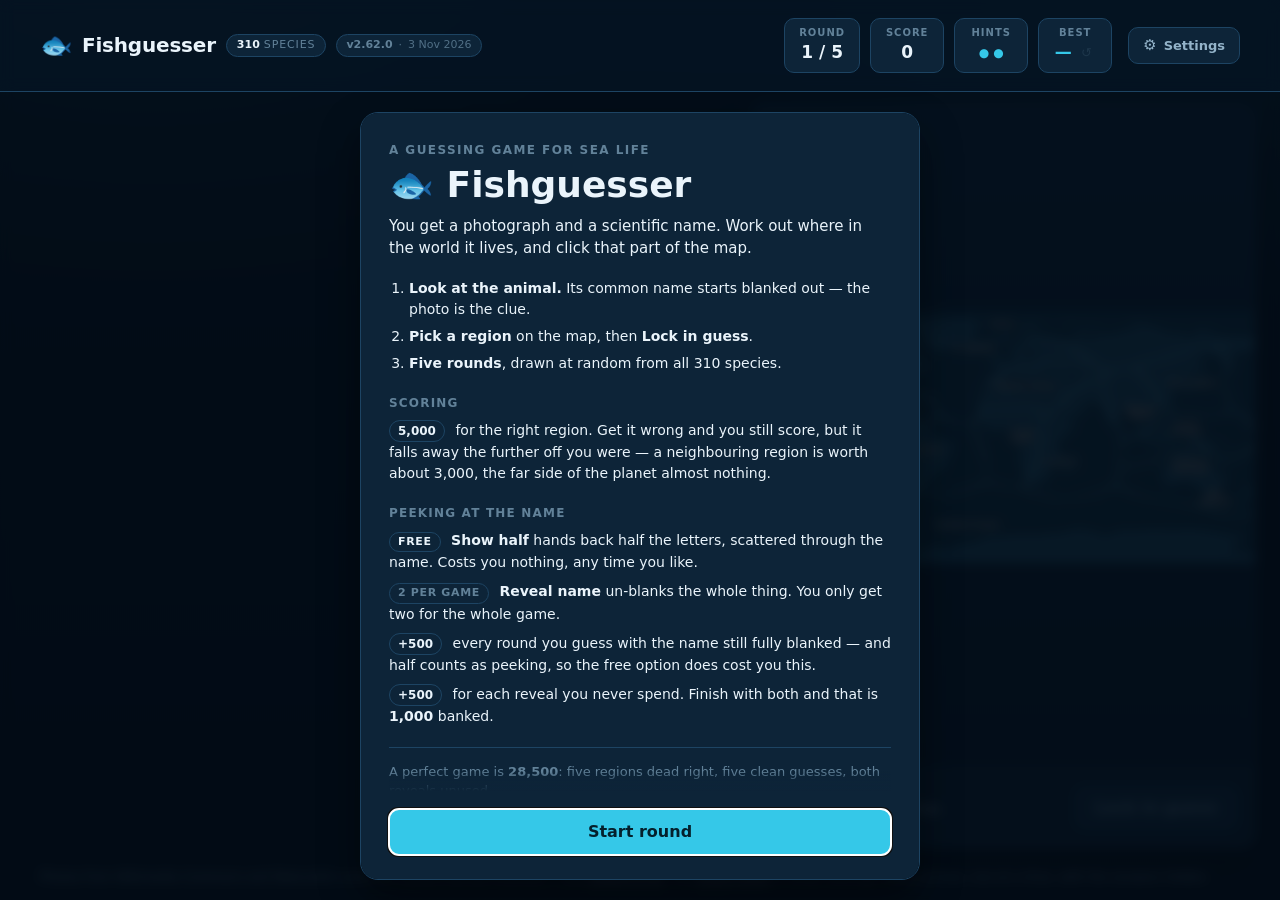
==== commit 31e2a0ab: "Put every game behind the start card, with the round hidden until it lifts The card used to be a fro" ====
--- a/index.html
+++ b/index.html
@@ -94,7 +94,7 @@
 
 <main class="layout">
 
-  <section class="panel fish-panel">
+  <section class="panel fish-panel" id="fishPanel">
     <div class="photo-frame">
       <!-- A blurred, cropped copy of the same photo fills whatever the fish
            does not, so the fish itself is never cut off by the frame. -->
@@ -208,7 +208,7 @@
     </div>
 
     <div class="start-actions">
-      <button class="btn btn-primary btn-wide" id="startBtn" type="button">Start</button>
+      <button class="btn btn-primary btn-wide" id="startBtn" type="button">Start round</button>
     </div>
   </div>
 </div>
--- a/styles.css
+++ b/styles.css
@@ -799,7 +799,15 @@
   backdrop-filter: blur(6px);
 }
 
-/* The front page: the rules, read once before the first round. Left-aligned
+/* While the start card is up, the round behind it is not just dimmed — it is
+ * not there. The photograph is the whole puzzle, so a glimpse of it through
+ * the blur would spend the round before it is claimed as seen, and the same
+ * goes for the name, the fact and the peek buttons. `visibility` rather than
+ * `display`, so the panel keeps its size and the photo goes on loading
+ * underneath, which is the point of dealing the round early. */
+body.is-waiting .fish-panel { visibility: hidden; }
+
+/* The front page: the rules, and the gate every game opens behind. Left-aligned
  * rather than centred like the end card, because it is prose to be read. */
 .startcard {
   width: min(560px, 100%);
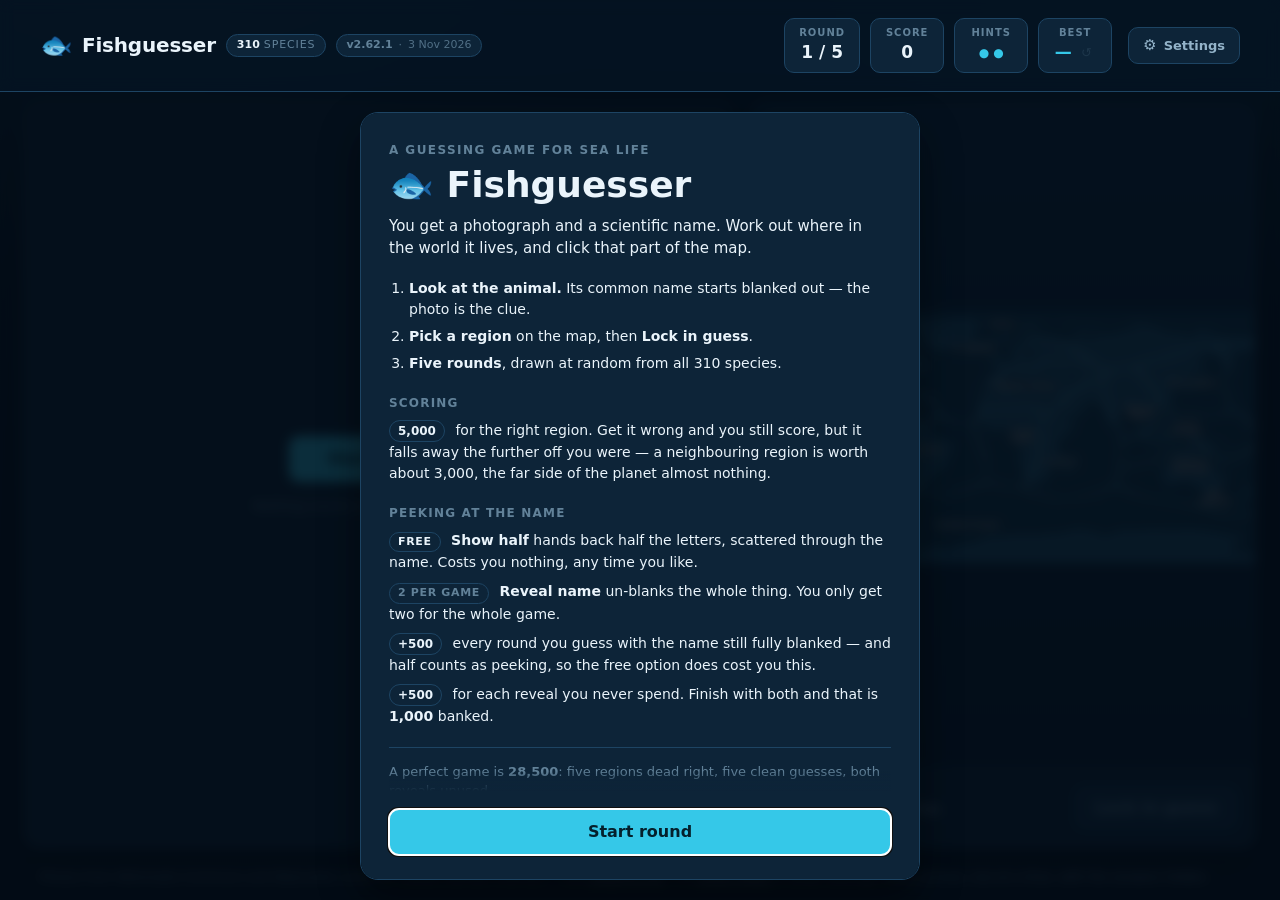
==== commit 23563c50: "Cover the fish panel instead of reopening the rules card The previous commit gated every game behind" ====
--- a/index.html
+++ b/index.html
@@ -118,6 +118,14 @@
         <button class="btn btn-ghost" id="hintBtn" type="button">Reveal name</button>
       </span>
     </div>
+
+    <!-- Covers the round until it is asked for. The fish behind it is already
+         dealt and its photo already loading, but nothing of it shows and
+         nothing counts as seen until this lifts. -->
+    <div class="round-gate" id="roundGate" hidden>
+      <button class="btn btn-primary" id="roundStartBtn" type="button">Start round</button>
+      <p class="round-gate-note">Nothing counts as seen until you start.</p>
+    </div>
   </section>
 
   <section class="panel map-panel">
--- a/styles.css
+++ b/styles.css
@@ -597,6 +597,41 @@
   gap: 6px;
 }
 
+/* ---------- the round gate ----------
+ *
+ * A game is dealt before it is asked for, so the photograph is already loading
+ * behind this. It is covered rather than blurred: a glimpse of the picture is
+ * the whole puzzle handed over, and the same goes for the name and the fact.
+ * The panel keeps its size, so starting a round does not move the layout. */
+
+.fish-panel { position: relative; }
+
+/* `visibility`, not `display`: the photo goes on loading underneath, which is
+ * the point of dealing early, and a screen reader is not read the answer. */
+body.is-waiting .fish-panel > :not(.round-gate) { visibility: hidden; }
+
+.round-gate {
+  position: absolute;
+  inset: 0;
+  z-index: 2;
+  display: flex;
+  flex-direction: column;
+  align-items: center;
+  justify-content: center;
+  gap: 14px;
+  padding: 24px;
+  background: var(--panel);
+  text-align: center;
+}
+
+.round-gate .btn { min-width: 180px; }
+
+.round-gate-note {
+  margin: 0;
+  color: var(--ink-faint);
+  font-size: 13px;
+}
+
 .btn-ghost {
   flex: none;
   padding: 7px 14px;
@@ -798,14 +833,6 @@
   background: rgba(3, 12, 21, 0.82);
   backdrop-filter: blur(6px);
 }
-
-/* While the start card is up, the round behind it is not just dimmed — it is
- * not there. The photograph is the whole puzzle, so a glimpse of it through
- * the blur would spend the round before it is claimed as seen, and the same
- * goes for the name, the fact and the peek buttons. `visibility` rather than
- * `display`, so the panel keeps its size and the photo goes on loading
- * underneath, which is the point of dealing the round early. */
-body.is-waiting .fish-panel { visibility: hidden; }
 
 /* The front page: the rules, and the gate every game opens behind. Left-aligned
  * rather than centred like the end card, because it is prose to be read. */
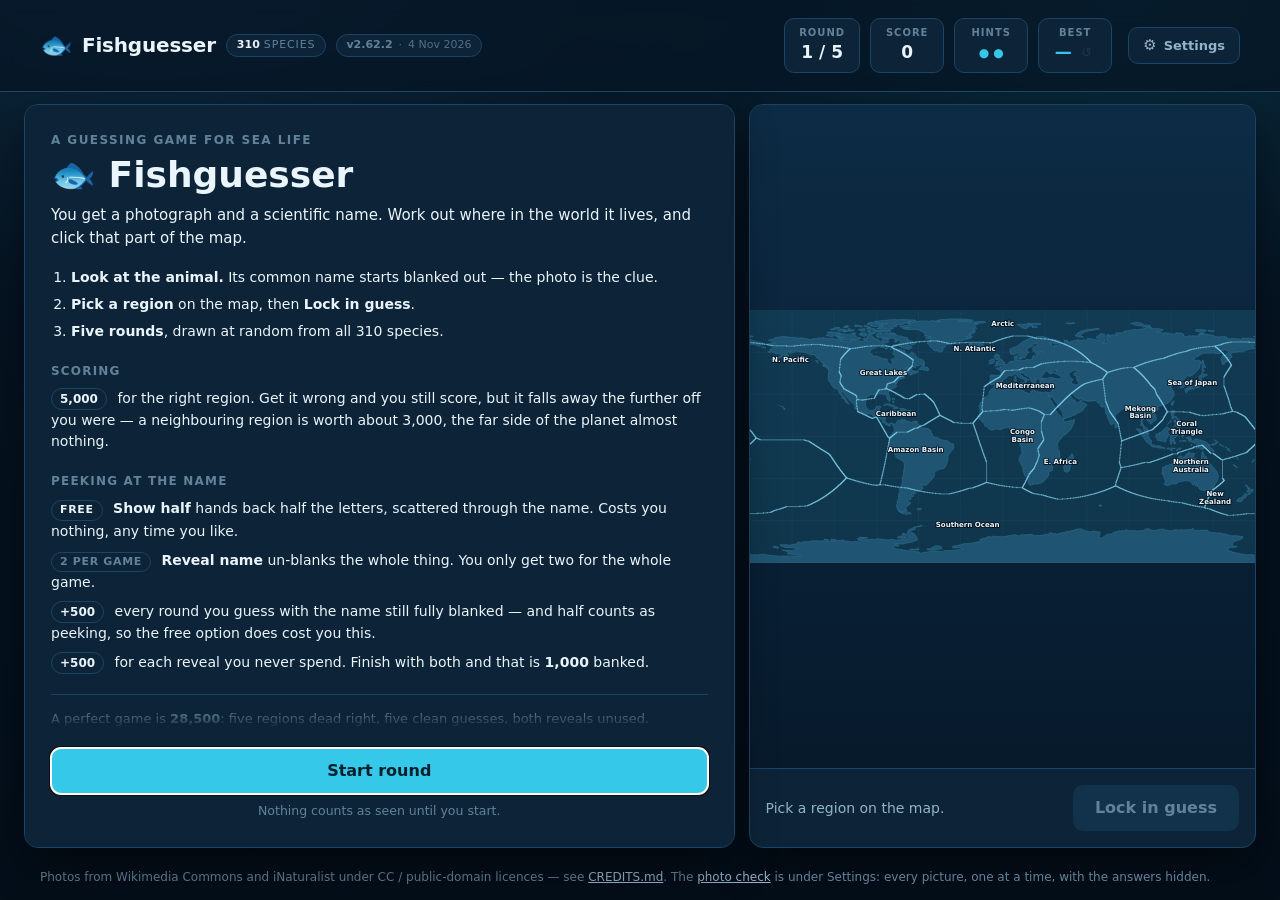
==== commit 0c6768c8: "Move the rules out of a dialog and into the fish panel The start card covered the whole page, so the" ====
--- a/index.html
+++ b/index.html
@@ -119,12 +119,78 @@
       </span>
     </div>
 
-    <!-- Covers the round until it is asked for. The fish behind it is already
-         dealt and its photo already loading, but nothing of it shows and
-         nothing counts as seen until this lifts. -->
+    <!-- Takes this panel over whenever a game is waiting to be asked for. The
+         rules live here rather than in a dialog over the whole page: the map
+         stays visible beside them, and the round behind — already dealt, its
+         photo already loading — shows nothing and counts as nothing until
+         Start round lifts it. -->
     <div class="round-gate" id="roundGate" hidden>
-      <button class="btn btn-primary" id="roundStartBtn" type="button">Start round</button>
-      <p class="round-gate-note">Nothing counts as seen until you start.</p>
+      <div class="startcard">
+        <p class="start-eyebrow">A guessing game for sea life</p>
+        <h2 class="start-title"><span aria-hidden="true">🐟</span> Fishguesser</h2>
+        <p class="start-lede">You get a photograph and a scientific name. Work out
+          where in the world it lives, and click that part of the map.</p>
+
+        <ol class="start-steps">
+          <li><strong>Look at the animal.</strong> Its common name starts blanked
+            out — the photo is the clue.</li>
+          <li><strong>Pick a region</strong> on the map, then
+            <strong>Lock in guess</strong>.</li>
+          <li><strong>Five rounds</strong>, drawn at random from
+            <span id="startFishCount">the collection</span>.</li>
+        </ol>
+
+        <h3 class="start-h">Scoring</h3>
+        <ul class="start-rules">
+          <li><span class="pts">5,000</span> for the right region. Get it wrong and
+            you still score, but it falls away the further off you were — a
+            neighbouring region is worth about 3,000, the far side of the planet
+            almost nothing.</li>
+        </ul>
+
+        <h3 class="start-h">Peeking at the name</h3>
+        <ul class="start-rules">
+          <li><span class="tag tag-free">Free</span> <strong>Show half</strong>
+            hands back half the letters, scattered through the name. Costs you
+            nothing, any time you like.</li>
+          <li><span class="tag">2 per game</span> <strong>Reveal name</strong>
+            un-blanks the whole thing. You only get two for the whole game.</li>
+          <li><span class="pts">+500</span> every round you guess with the name
+            still fully blanked — and half counts as peeking, so the free option
+            does cost you this.</li>
+          <li><span class="pts">+500</span> for each reveal you never spend.
+            Finish with both and that is <strong>1,000</strong> banked.</li>
+        </ul>
+
+        <p class="start-foot">A perfect game is <strong>28,500</strong>: five
+          regions dead right, five clean guesses, both reveals unused.</p>
+
+        <!-- No server sits behind this game, so a name is a label on a save in
+             this browser, not an account. The backup code is the part that leaves
+             the browser: keep it somewhere and a cleared cache costs nothing. -->
+        <h3 class="start-h">Your save</h3>
+        <div class="profile">
+          <div class="profile-row">
+            <input class="profile-input" id="profileName" type="text" maxlength="24"
+                   autocomplete="off" spellcheck="false"
+                   placeholder="Add a name (optional)" aria-label="Name for this save">
+            <button class="btn btn-ghost" id="profileSaveBtn" type="button">Use name</button>
+          </div>
+          <p class="profile-note" id="profileNote">Progress is kept in this browser.</p>
+          <div class="profile-row">
+            <button class="btn btn-ghost" id="backupBtn" type="button">Back up</button>
+            <button class="btn btn-ghost" id="restoreBtn" type="button">Restore</button>
+          </div>
+          <textarea class="profile-code" id="backupCode" rows="3" spellcheck="false"
+                    placeholder="Paste a backup code here, then press Restore"
+                    aria-label="Backup code" hidden></textarea>
+        </div>
+
+        <div class="start-actions">
+          <button class="btn btn-primary btn-wide" id="startBtn" type="button">Start round</button>
+          <p class="start-note">Nothing counts as seen until you start.</p>
+        </div>
+      </div>
     </div>
   </section>
 
@@ -152,74 +218,6 @@
   </section>
 
 </main>
-
-<div class="overlay" id="startOverlay">
-  <div class="startcard">
-    <p class="start-eyebrow">A guessing game for sea life</p>
-    <h2 class="start-title"><span aria-hidden="true">🐟</span> Fishguesser</h2>
-    <p class="start-lede">You get a photograph and a scientific name. Work out
-      where in the world it lives, and click that part of the map.</p>
-
-    <ol class="start-steps">
-      <li><strong>Look at the animal.</strong> Its common name starts blanked
-        out — the photo is the clue.</li>
-      <li><strong>Pick a region</strong> on the map, then
-        <strong>Lock in guess</strong>.</li>
-      <li><strong>Five rounds</strong>, drawn at random from
-        <span id="startFishCount">the collection</span>.</li>
-    </ol>
-
-    <h3 class="start-h">Scoring</h3>
-    <ul class="start-rules">
-      <li><span class="pts">5,000</span> for the right region. Get it wrong and
-        you still score, but it falls away the further off you were — a
-        neighbouring region is worth about 3,000, the far side of the planet
-        almost nothing.</li>
-    </ul>
-
-    <h3 class="start-h">Peeking at the name</h3>
-    <ul class="start-rules">
-      <li><span class="tag tag-free">Free</span> <strong>Show half</strong>
-        hands back half the letters, scattered through the name. Costs you
-        nothing, any time you like.</li>
-      <li><span class="tag">2 per game</span> <strong>Reveal name</strong>
-        un-blanks the whole thing. You only get two for the whole game.</li>
-      <li><span class="pts">+500</span> every round you guess with the name
-        still fully blanked — and half counts as peeking, so the free option
-        does cost you this.</li>
-      <li><span class="pts">+500</span> for each reveal you never spend.
-        Finish with both and that is <strong>1,000</strong> banked.</li>
-    </ul>
-
-    <p class="start-foot">A perfect game is <strong>28,500</strong>: five
-      regions dead right, five clean guesses, both reveals unused.</p>
-
-    <!-- No server sits behind this game, so a name is a label on a save in
-         this browser, not an account. The backup code is the part that leaves
-         the browser: keep it somewhere and a cleared cache costs nothing. -->
-    <h3 class="start-h">Your save</h3>
-    <div class="profile">
-      <div class="profile-row">
-        <input class="profile-input" id="profileName" type="text" maxlength="24"
-               autocomplete="off" spellcheck="false"
-               placeholder="Add a name (optional)" aria-label="Name for this save">
-        <button class="btn btn-ghost" id="profileSaveBtn" type="button">Use name</button>
-      </div>
-      <p class="profile-note" id="profileNote">Progress is kept in this browser.</p>
-      <div class="profile-row">
-        <button class="btn btn-ghost" id="backupBtn" type="button">Back up</button>
-        <button class="btn btn-ghost" id="restoreBtn" type="button">Restore</button>
-      </div>
-      <textarea class="profile-code" id="backupCode" rows="3" spellcheck="false"
-                placeholder="Paste a backup code here, then press Restore"
-                aria-label="Backup code" hidden></textarea>
-    </div>
-
-    <div class="start-actions">
-      <button class="btn btn-primary btn-wide" id="startBtn" type="button">Start round</button>
-    </div>
-  </div>
-</div>
 
 <div class="overlay" id="overlay" hidden>
   <div class="endcard">
--- a/styles.css
+++ b/styles.css
@@ -599,10 +599,13 @@
 
 /* ---------- the round gate ----------
  *
- * A game is dealt before it is asked for, so the photograph is already loading
- * behind this. It is covered rather than blurred: a glimpse of the picture is
- * the whole puzzle handed over, and the same goes for the name and the fact.
- * The panel keeps its size, so starting a round does not move the layout. */
+ * The rules, and the button that starts a game, take over the fish panel
+ * rather than opening over the whole page: the map stays beside them, so
+ * nothing has to be dismissed to see the board. A game is dealt before it is
+ * asked for, so the photograph is already loading underneath this — covered
+ * rather than blurred, since a glimpse of the picture is the whole puzzle
+ * handed over, and the same goes for the name and the fact. The panel keeps
+ * its size, so starting a round does not move the layout. */
 
 .fish-panel { position: relative; }
 
@@ -615,21 +618,7 @@
   inset: 0;
   z-index: 2;
   display: flex;
-  flex-direction: column;
-  align-items: center;
-  justify-content: center;
-  gap: 14px;
-  padding: 24px;
   background: var(--panel);
-  text-align: center;
-}
-
-.round-gate .btn { min-width: 180px; }
-
-.round-gate-note {
-  margin: 0;
-  color: var(--ink-faint);
-  font-size: 13px;
 }
 
 .btn-ghost {
@@ -818,7 +807,10 @@
 
 .result .btn { margin-top: 14px; }
 
-/* ---------- end overlay ---------- */
+/* ---------- end overlay ----------
+ *
+ * The final score, and only that: the rules moved into the fish panel, so this
+ * is the one thing left that covers the page. */
 
 .overlay {
   position: fixed;
@@ -834,23 +826,19 @@
   backdrop-filter: blur(6px);
 }
 
-/* The front page: the rules, and the gate every game opens behind. Left-aligned
- * rather than centred like the end card, because it is prose to be read. */
+/* The rules themselves, filling the gate. Left-aligned rather than centred
+ * like the end card, because it is prose to be read. It carries no border or
+ * background of its own: the panel it sits in is the card. */
 .startcard {
-  width: min(560px, 100%);
-  /* The top bar stays live above the overlay, so the card is capped by what is
-     left below it — otherwise a landscape phone pushes Start off the bottom. */
-  max-height: min(90svh, calc(100svh - var(--topbar-h, 0px) - 40px));
+  flex: 1;
+  /* Without it a flex child refuses to shrink below its content, and the
+     rules would push the panel instead of scrolling inside it. */
+  min-height: 0;
   overflow-y: auto;
-  padding: 28px;
-  border: 1px solid var(--line);
-  border-radius: 18px;
-  background: var(--panel);
-  box-shadow: var(--shadow);
+  /* No bottom padding: the pinned Start band supplies it, and a gap here would
+   * be a strip of panel the text could show through below the button. */
+  padding: clamp(16px, 3vw, 26px) clamp(16px, 3vw, 26px) 0;
   text-align: left;
-  /* No bottom padding: the pinned Start band supplies it, and a gap here would
-   * be a strip of card the text could show through below the button. */
-  padding-bottom: 0;
 }
 
 .start-eyebrow {
@@ -970,8 +958,15 @@
   position: sticky;
   bottom: 0;
   margin-top: 4px;
-  padding-bottom: 24px;
+  padding-bottom: clamp(16px, 3vw, 26px);
   background: var(--panel);
+}
+
+.start-note {
+  margin: 8px 0 0;
+  color: var(--ink-faint);
+  font-size: 12.5px;
+  text-align: center;
 }
 
 .start-actions::before {
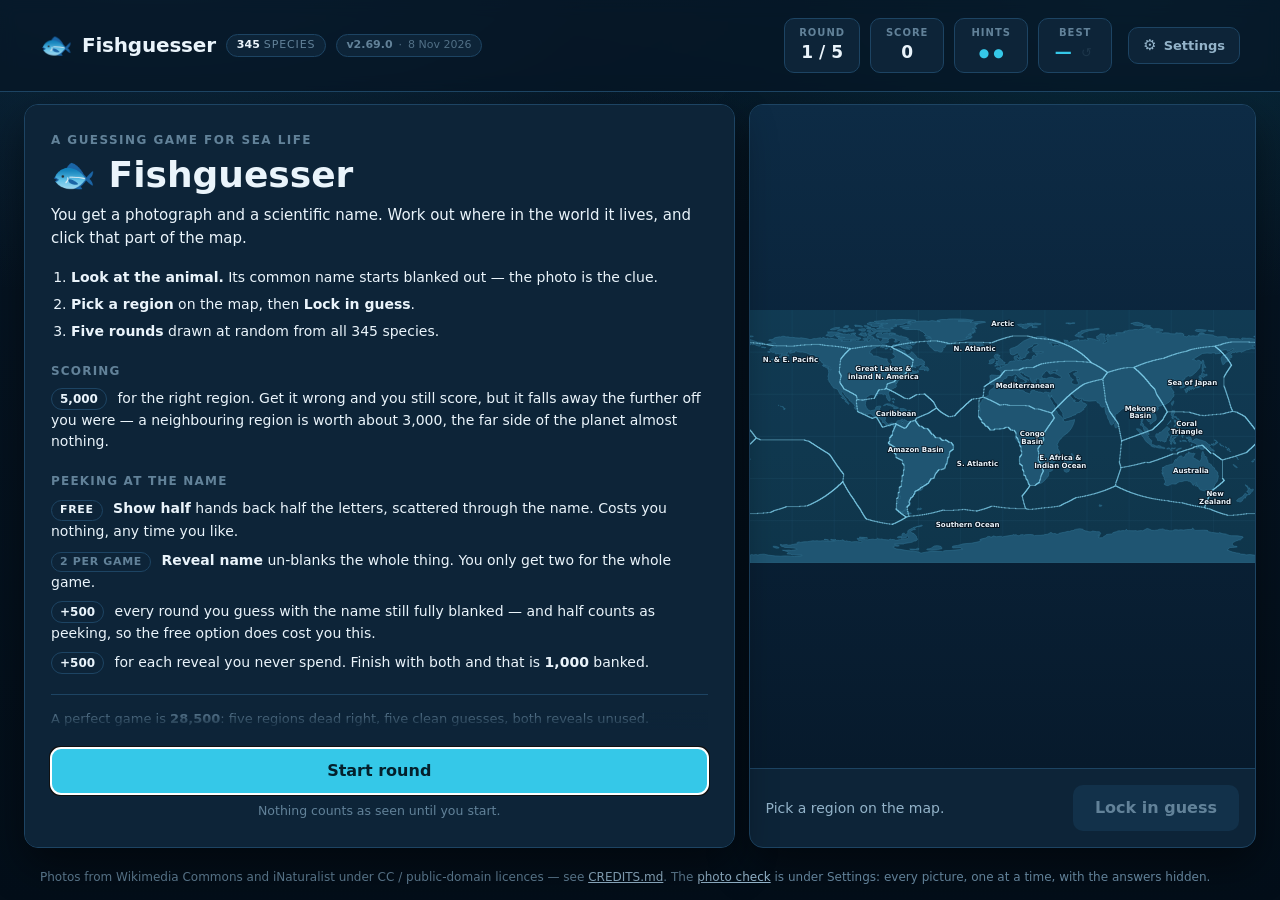
==== commit 09eda4c9: "Add two kinds of game: Five zones and Zone elimination A third row under Settings picks how a game's" ====
--- a/index.html
+++ b/index.html
@@ -60,7 +60,12 @@
       <p class="filter-head" id="filterKindHead">Mode</p>
       <div class="filter-row" id="filterKindRow" role="group"
            aria-labelledby="filterKindHead"></div>
-      <p class="filter-note">Changing either one deals a new game.</p>
+      <!-- How the rounds are spread over the map; the number on each is how
+           many rounds that game is. Built from GAME_TYPES in game.js. -->
+      <p class="filter-head" id="filterGameHead">Game</p>
+      <div class="filter-row" id="filterGameRow" role="group"
+           aria-labelledby="filterGameHead"></div>
+      <p class="filter-note">Changing any of these deals a new game.</p>
 
       <!-- The name decides where progress is written, so it belongs with the
            counter above rather than with the round. -->
@@ -136,7 +141,7 @@
             out — the photo is the clue.</li>
           <li><strong>Pick a region</strong> on the map, then
             <strong>Lock in guess</strong>.</li>
-          <li><strong>Five rounds</strong>, drawn at random from
+          <li><strong id="startRounds">Five rounds</strong> drawn at random from
             <span id="startFishCount">the collection</span>.</li>
         </ol>
 
@@ -162,8 +167,10 @@
             Finish with both and that is <strong>1,000</strong> banked.</li>
         </ul>
 
-        <p class="start-foot">A perfect game is <strong>28,500</strong>: five
-          regions dead right, five clean guesses, both reveals unused.</p>
+        <p class="start-foot">A perfect game is <strong id="startPerfect">28,500</strong>:
+          <span class="start-perfect-n">five</span> regions dead right,
+          <span class="start-perfect-n">five</span> clean guesses, both reveals
+          unused.</p>
 
         <!-- No server sits behind this game, so a name is a label on a save in
              this browser, not an account. The backup code is the part that leaves
--- a/styles.css
+++ b/styles.css
@@ -729,6 +729,12 @@
 
 .zone.is-dim { opacity: 0.22; pointer-events: none; }
 
+/* Zone elimination: a region whose animal has already come up. Grey rather
+ * than dim, so it reads as taken off the board, not merely out of focus. */
+.zone.is-out { pointer-events: none; cursor: default; }
+.zone.is-out .zone-fill { fill: rgba(120, 130, 140, 0.42); }
+.zone-label.is-out { fill: #8a96a0; opacity: 0.55; }
+
 .link {
   stroke: #f4d06a;
   stroke-width: 2.5;
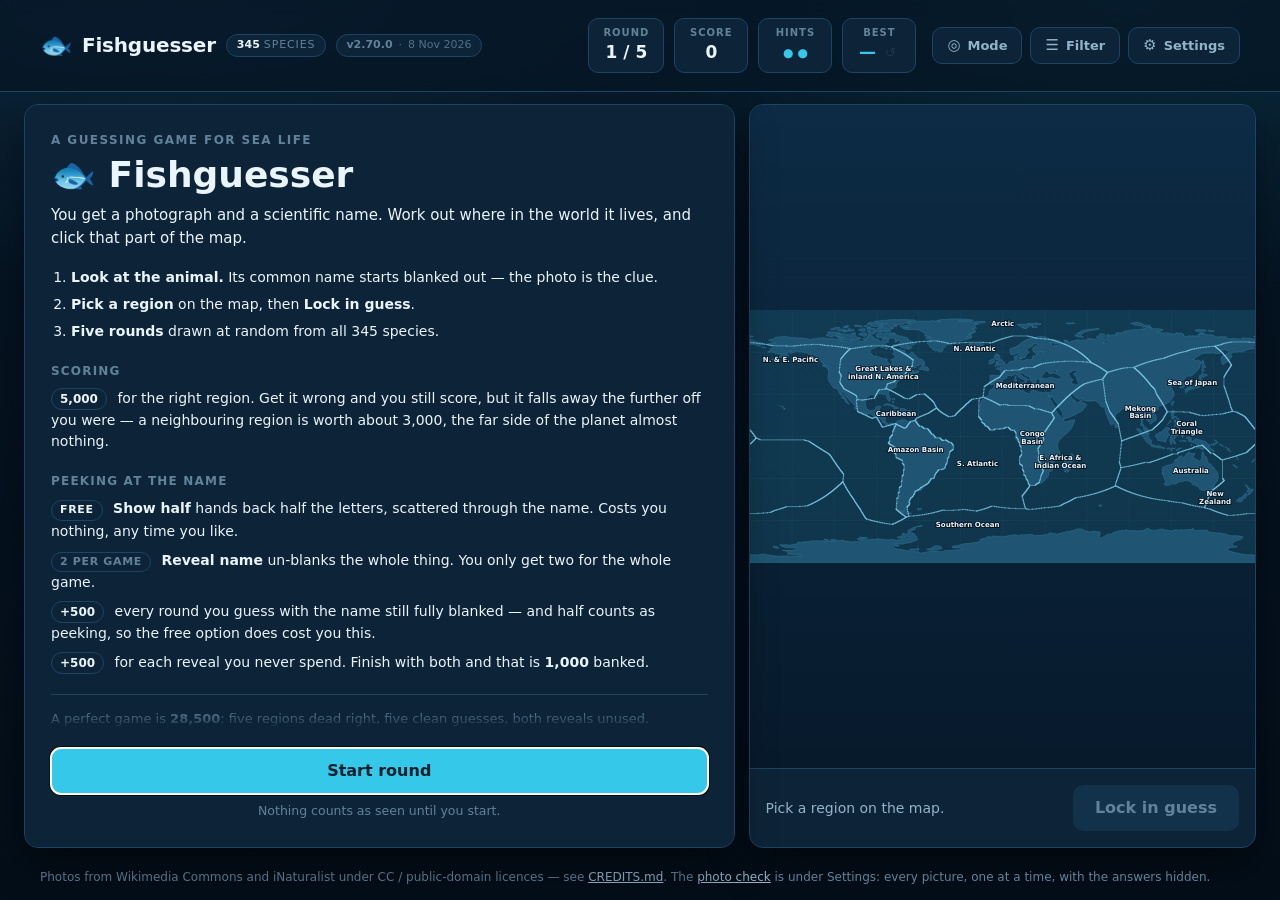
==== commit ea5f4bdb: "Split the top-right Settings button into Mode, Filter and Settings One button held everything that w" ====
--- a/index.html
+++ b/index.html
@@ -23,61 +23,89 @@
     <span class="version" id="version"></span>
   </div>
 
-  <!-- Everything that is not the round itself: the pass counter, what a game is
-       dealt from, the save name and the photo check. They were a second row of
-       tiles, which on a phone is height the photograph wants. The flag on the
-       button says when a game is being dealt from less than everything, so a
-       narrowed mode is never a surprise behind a closed panel. -->
-  <div class="settings">
-    <button class="settings-btn" id="settingsBtn" type="button"
-            aria-expanded="false" aria-controls="settingsPanel" aria-haspopup="true"
-            title="Filter, save name and the photo check">
-      <span class="settings-mark" aria-hidden="true">⚙</span>
-      <span class="settings-label">Settings</span>
-      <span class="settings-flag" id="settingsFlag" hidden></span>
-    </button>
-
-    <div class="settings-panel" id="settingsPanel" hidden>
-      <!-- How far this pass has got, next to the button that restarts it, so
-           the reset is never ambiguous. -->
-      <div class="set-row">
-        <p class="filter-head" id="seenHead">Seen this pass</p>
-        <span class="stat-line">
-          <span class="set-value" id="seenValue">—</span>
-          <button class="stat-reset" id="resetSeenBtn" type="button"
-                  title="Start a fresh pass through the collection"
-                  aria-label="Start a fresh pass through the collection">↺</button>
-        </span>
-      </div>
-
-      <!-- Both rows default to how the game has always played — everything,
-           unseen first — so leaving them alone changes nothing. The options are
-           built in game.js from KIND_FILTERS and POOL_FILTERS, so the labels
-           live in one place. -->
-      <p class="filter-head" id="filterPoolHead">Which species</p>
-      <div class="filter-row" id="filterPoolRow" role="group"
-           aria-labelledby="filterPoolHead"></div>
-      <p class="filter-head" id="filterKindHead">Mode</p>
-      <div class="filter-row" id="filterKindRow" role="group"
-           aria-labelledby="filterKindHead"></div>
-      <!-- How the rounds are spread over the map; the number on each is how
-           many rounds that game is. Built from GAME_TYPES in game.js. -->
-      <p class="filter-head" id="filterGameHead">Game</p>
-      <div class="filter-row" id="filterGameRow" role="group"
-           aria-labelledby="filterGameHead"></div>
-      <p class="filter-note">Changing any of these deals a new game.</p>
-
-      <!-- The name decides where progress is written, so it belongs with the
-           counter above rather than with the round. -->
-      <p class="filter-head" id="saveHead">Save</p>
-      <input class="set-input" id="topName" type="text" maxlength="24"
-             autocomplete="off" spellcheck="false" placeholder="Add a name"
-             aria-labelledby="saveHead">
-
-      <a class="set-link" href="photos.html" target="_blank" rel="noopener"
-         title="Every photograph, one at a time, with the answers hidden">
-        Photo check — every picture, answers hidden ↗
-      </a>
+  <!-- Everything that is not the round itself, as three menus on the right of
+       the bar: Mode (how a game's rounds are spread over the map), Filter (what
+       a game is dealt from) and Settings (the save name, the pass counter and
+       the photo check). A flag on Mode and on Filter says when either is off its
+       default, so a narrowed game is never a surprise behind a closed panel. -->
+  <div class="menus">
+    <div class="settings menu" data-menu="mode">
+      <button class="settings-btn" id="modeBtn" type="button"
+              aria-expanded="false" aria-controls="modePanel" aria-haspopup="true"
+              title="Classic, Five zones or Zone elimination">
+        <span class="settings-mark" aria-hidden="true">◎</span>
+        <span class="settings-label">Mode</span>
+        <span class="settings-flag" id="modeFlag" hidden></span>
+      </button>
+      <div class="settings-panel" id="modePanel" hidden>
+        <!-- Built from GAME_TYPES in game.js; the number on each option is how
+             many rounds that game is. -->
+        <p class="filter-head" id="filterGameHead">Mode</p>
+        <div class="filter-row filter-col" id="filterGameRow" role="group"
+             aria-labelledby="filterGameHead"></div>
+        <p class="mode-desc" id="modeDesc"></p>
+        <p class="filter-note">Changing it deals a new game.</p>
+      </div>
+    </div>
+
+    <div class="settings menu" data-menu="filter">
+      <button class="settings-btn" id="filterBtn" type="button"
+              aria-expanded="false" aria-controls="filterPanel" aria-haspopup="true"
+              title="Which species a game is dealt from">
+        <span class="settings-mark" aria-hidden="true">☰</span>
+        <span class="settings-label">Filter</span>
+        <span class="settings-flag" id="filterFlag" hidden></span>
+      </button>
+      <div class="settings-panel" id="filterPanel" hidden>
+        <!-- Both rows default to how the game has always played — everything,
+             unseen first — so leaving them alone changes nothing. The options
+             are built in game.js from KIND_FILTERS and POOL_FILTERS, so the
+             labels live in one place. The number on each is how many species
+             it would deal from. -->
+        <p class="filter-head" id="filterKindHead">Animals</p>
+        <div class="filter-row" id="filterKindRow" role="group"
+             aria-labelledby="filterKindHead"></div>
+        <p class="filter-head" id="filterPoolHead">Seen or unseen</p>
+        <div class="filter-row" id="filterPoolRow" role="group"
+             aria-labelledby="filterPoolHead"></div>
+        <p class="filter-note">Changing either one deals a new game.</p>
+      </div>
+    </div>
+
+    <div class="settings menu" data-menu="settings">
+      <button class="settings-btn" id="settingsBtn" type="button"
+              aria-expanded="false" aria-controls="settingsPanel" aria-haspopup="true"
+              title="Save name, progress and the photo check">
+        <span class="settings-mark" aria-hidden="true">⚙</span>
+        <span class="settings-label">Settings</span>
+      </button>
+      <div class="settings-panel" id="settingsPanel" hidden>
+        <!-- The name decides where progress is written, so it comes first,
+             with the pass it is saving right under it. -->
+        <p class="filter-head" id="saveHead">Save name</p>
+        <input class="set-input" id="topName" type="text" maxlength="24"
+               autocomplete="off" spellcheck="false" placeholder="Add a name"
+               aria-labelledby="saveHead">
+        <p class="set-hint">Progress and your best score are kept in this browser
+          under this name. A backup code is on the rules card.</p>
+
+        <!-- How far this pass has got, next to the button that restarts it, so
+             the reset is never ambiguous. -->
+        <div class="set-row">
+          <p class="filter-head" id="seenHead">Seen this pass</p>
+          <span class="stat-line">
+            <span class="set-value" id="seenValue">—</span>
+            <button class="stat-reset" id="resetSeenBtn" type="button"
+                    title="Start a fresh pass through the collection"
+                    aria-label="Start a fresh pass through the collection">↺</button>
+          </span>
+        </div>
+
+        <a class="set-link" href="photos.html" target="_blank" rel="noopener"
+           title="Every photograph, one at a time, with the answers hidden">
+          Photo check — every picture, answers hidden ↗
+        </a>
+      </div>
     </div>
   </div>
 
--- a/styles.css
+++ b/styles.css
@@ -159,11 +159,11 @@
   background: var(--panel);
 }
 
-/* The settings button and its panel. Everything that is not the round itself
-   lives in here: the pass counter, the filter, the save name, the photo check.
-   On the bar it is one button on the right rather than four tiles on a row of
-   their own, and the panel hangs below it. */
-.settings { position: relative; order: 3; }
+/* The three menus on the right of the bar — Mode, Filter, Settings. Each is a
+   button with a panel that hangs below it; everything that is not the round
+   itself lives in one of them rather than on a row of tiles of its own. */
+.menus { display: flex; align-items: center; gap: 8px; order: 3; }
+.settings { position: relative; }
 
 .settings-btn {
   display: inline-flex;
@@ -318,6 +318,14 @@
 }
 
 .filter-opt.is-on .filter-n { color: var(--ink); opacity: 0.75; }
+
+/* The Mode panel lists its three games one under another, the round count
+   pushed to the right, with the chosen game described underneath. */
+.filter-col { flex-direction: column; align-items: stretch; min-width: 200px; }
+.filter-col .filter-opt { justify-content: space-between; border-radius: 10px; }
+.mode-desc { margin: 0 0 8px; color: var(--ink-dim); font-size: 12px; line-height: 1.4; max-width: 260px; }
+
+.set-hint { margin: -4px 0 12px; color: var(--ink-faint); font-size: 10.5px; line-height: 1.4; }
 
 .filter-note {
   margin: 0 0 12px;
@@ -1149,6 +1157,9 @@
   .stat-reset { width: 14px; height: 14px; font-size: 11px; }
   .settings-btn { padding: 4px 9px; font-size: 11px; gap: 5px; }
   .settings-label { display: none; }
+  /* A flag's words would push the menus onto a second row here, so it goes to
+     a dot: something is off its default, and the open panel says what. */
+  .settings-flag { width: 7px; height: 7px; padding: 0; font-size: 0; }
   .settings-panel { padding: 9px 11px; max-height: calc(100svh - var(--topbar-h, 0px) - 16px); overflow-y: auto; }
   .filter-opt { padding: 4px 8px; font-size: 11px; }
   .filter-row { gap: 5px; margin-bottom: 9px; }
@@ -1340,8 +1351,13 @@
   }
   .stat { min-width: 0; padding: 2px 6px; overflow: hidden; }
   .brand { flex: 1; min-width: 0; }
-  .settings { order: 0; }
-  .settings-btn { padding: 5px 10px; font-size: 12px; }
+  .menus { order: 0; gap: 5px; }
+  .settings-btn { padding: 5px 9px; font-size: 12px; gap: 5px; }
+  /* Three labelled buttons do not fit beside the brand on a phone held
+     upright, so they go to their marks, and a flag goes to a dot for the same
+     reason — the open panel says what is set. */
+  .settings-label { display: none; }
+  .settings-flag { width: 7px; height: 7px; padding: 0; font-size: 0; }
 
   /* Pinned to the viewport rather than hung off the button: edge to edge under
      the bar, and scrollable if the phone is short. */
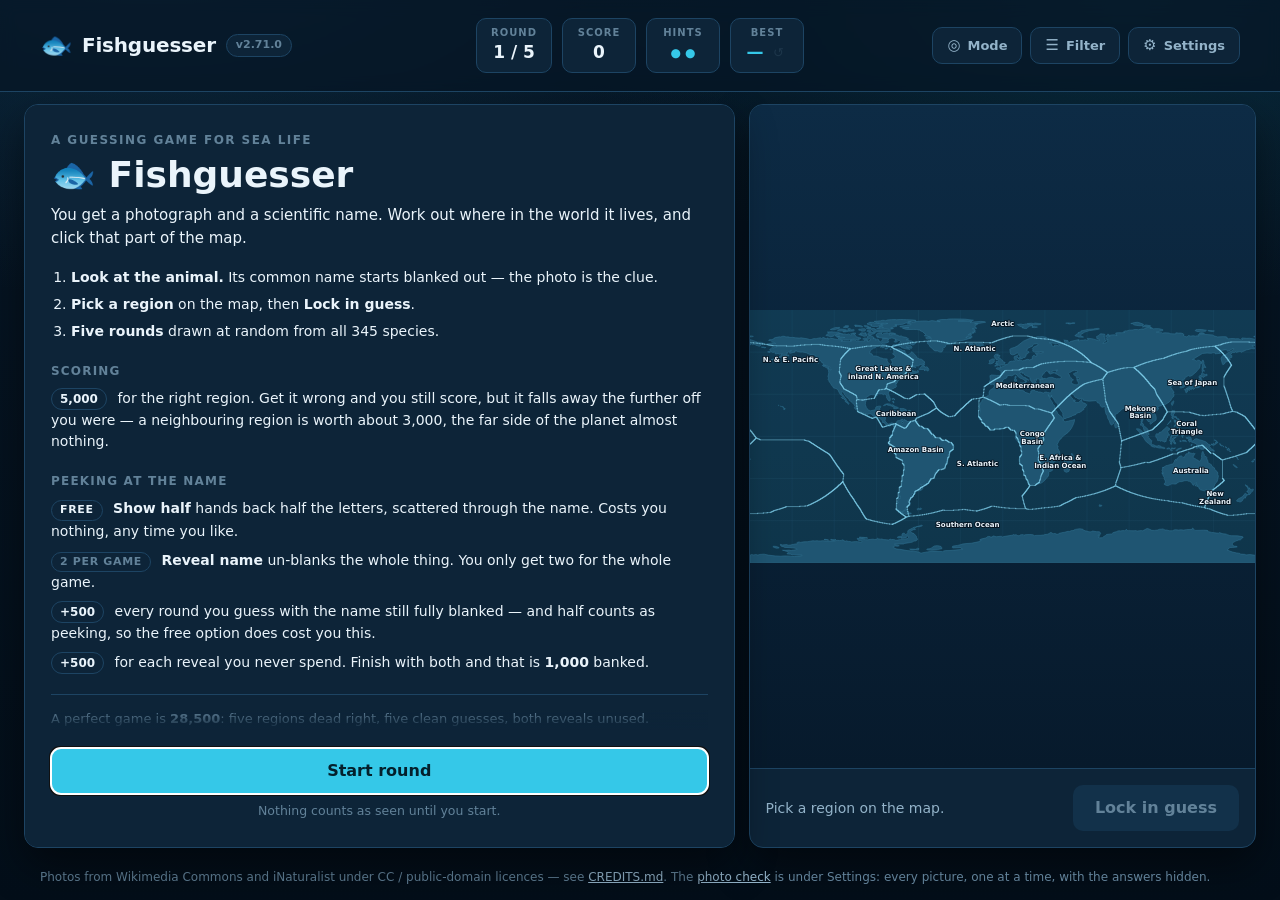
==== commit 8190e2d7: "Add 3 lives: an endless mode where a miss costs a life A fourth game under Mode. Animals come one af" ====
--- a/index.html
+++ b/index.html
@@ -110,7 +110,7 @@
   </div>
 
   <div class="stats">
-    <div class="stat"><span class="stat-label">Round</span><span class="stat-value" id="roundValue">1 / 5</span></div>
+    <div class="stat"><span class="stat-label" id="roundLabel">Round</span><span class="stat-value" id="roundValue">1 / 5</span></div>
     <div class="stat"><span class="stat-label">Score</span><span class="stat-value" id="scoreValue">0</span></div>
     <div class="stat"><span class="stat-label">Hints</span><span class="stat-value hint-dots" id="hintsValue"></span></div>
     <!-- The best score, next to the button that clears it. -->
@@ -173,8 +173,8 @@
             <span id="startFishCount">the collection</span>.</li>
         </ol>
 
-        <h3 class="start-h">Scoring</h3>
-        <ul class="start-rules">
+        <h3 class="start-h" data-scoring>Scoring</h3>
+        <ul class="start-rules" data-scoring>
           <li><span class="pts">5,000</span> for the right region. Get it wrong and
             you still score, but it falls away the further off you were — a
             neighbouring region is worth about 3,000, the far side of the planet
@@ -195,7 +195,7 @@
             Finish with both and that is <strong>1,000</strong> banked.</li>
         </ul>
 
-        <p class="start-foot">A perfect game is <strong id="startPerfect">28,500</strong>:
+        <p class="start-foot" id="startFoot">A perfect game is <strong id="startPerfect">28,500</strong>:
           <span class="start-perfect-n">five</span> regions dead right,
           <span class="start-perfect-n">five</span> clean guesses, both reveals
           unused.</p>
--- a/styles.css
+++ b/styles.css
@@ -85,6 +85,14 @@
 }
 
 .brand { display: flex; align-items: center; gap: 10px; }
+
+/* Three columns on a wide bar: the brand on the left, the score tiles in the
+   middle, the menus on the right. The two outer columns share the space
+   either side equally, which is what centres the tiles; neither shrinks below
+   its own content, so a narrower bar simply lets the tiles drift off centre. */
+.brand { flex: 1 1 0; }
+.menus { flex: 1 1 0; justify-content: flex-end; }
+
 .brand-mark { font-size: 26px; line-height: 1; }
 .brand-name {
   font-size: 20px;
@@ -143,10 +151,9 @@
 }
 
 /* Wraps rather than pushing the row wide: five tiles no longer fit on a narrow
- * phone, and the page must never scroll sideways. */
-/* Pushed right so the tiles sit beside the settings button rather than being
-   spread into the middle of the bar by space-between. */
-.stats { display: flex; flex-wrap: wrap; justify-content: flex-end; gap: 10px; margin-left: auto; }
+ * phone, and the page must never scroll sideways. Between the brand and the
+ * menus, so in the middle of the bar. */
+.stats { display: flex; flex-wrap: wrap; justify-content: center; gap: 10px; order: 2; }
 
 .stat {
   display: flex;
@@ -799,6 +806,11 @@
 .result.is-close .verdict { color: var(--warn); }
 .result.is-off .verdict { color: var(--bad); }
 
+/* 3 lives: after a miss the prompt says how near it was, until the next guess. */
+#promptText.is-near { color: var(--warn); font-weight: 600; }
+#promptText.is-far { color: var(--bad); font-weight: 600; }
+.lives-hearts { color: var(--bad); letter-spacing: 0.08em; }
+
 .points { font-size: 19px; font-weight: 700; font-variant-numeric: tabular-nums; }
 
 .result-line { margin: 6px 0 0; font-size: 15px; }
@@ -1085,6 +1097,23 @@
 
 /* Portrait only: sideways, a narrow window has the width for two columns and
    not the height for two rows, so it keeps the one-screen layout below. */
+/* Brand, tiles and menus only fit one row from about 1250px. Below that the
+   species count (it is on the rules card too) and the build date step aside
+   first, which keeps the three on one line down to a small laptop. */
+@media (max-width: 1280px) {
+  .species-count, .version-date { display: none; }
+}
+
+/* Narrower still — a tablet, a small laptop window — and one row cannot hold
+   all three, so the bar becomes two on purpose: the brand with the menus at
+   the right, and the score tiles centred on a row of their own beneath, the
+   same arrangement a phone held upright gets. */
+@media (min-width: 561px) and (max-width: 1060px) and (orientation: portrait),
+       (min-width: 1001px) and (max-width: 1060px),
+       (orientation: landscape) and (min-width: 561px) and (max-width: 1000px) and (min-height: 561px) {
+  .stats { order: 4; flex-basis: 100%; }
+}
+
 @media (max-width: 1000px) and (orientation: portrait) {
   /* Stacked, so the page is taller than the window again. It scrolls here
      rather than fitting one screen, and the photo takes a shape of its own
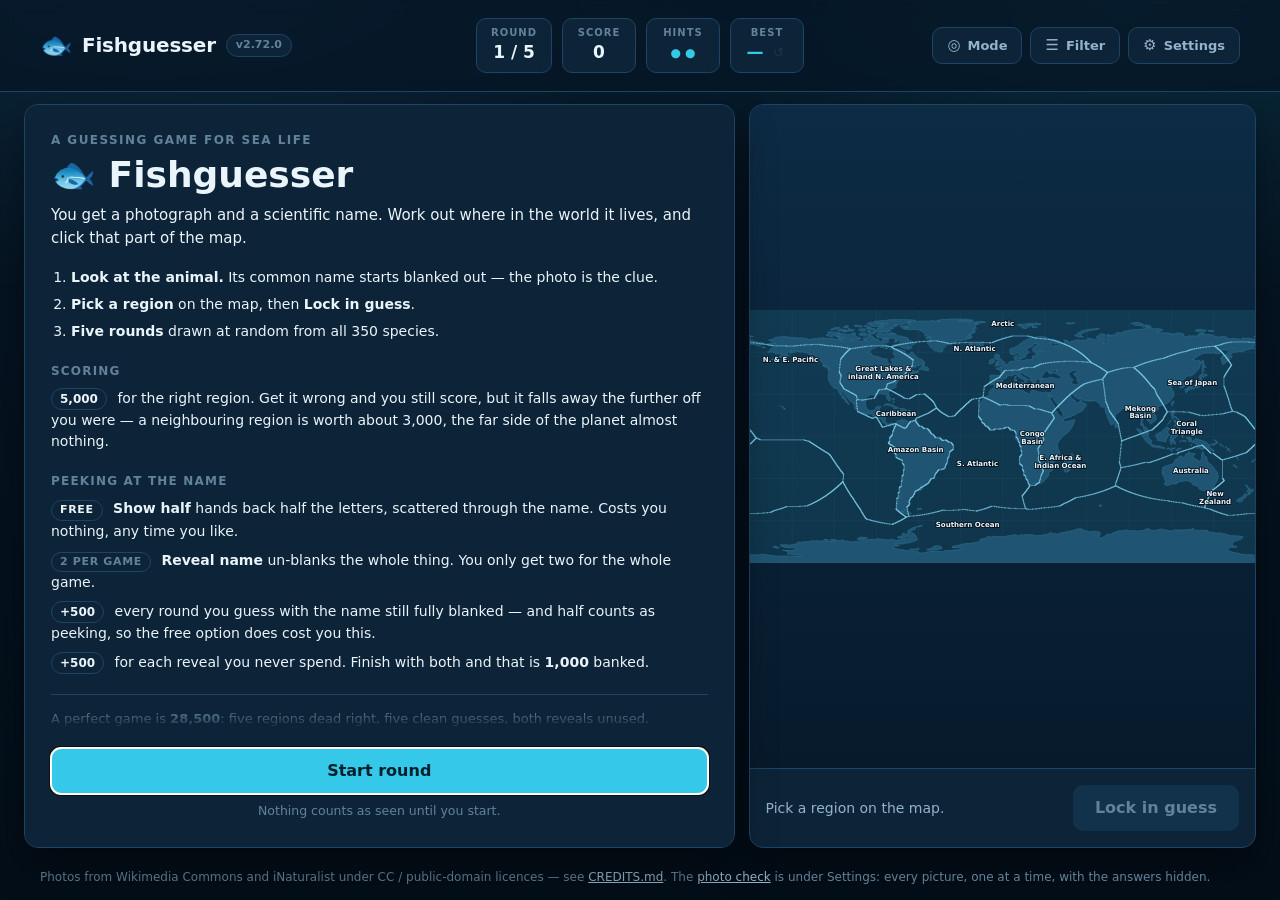
==== commit e514c65f: "Add five South Atlantic species and a clear Reset seen fish button Five species found only off Brazi" ====
--- a/index.html
+++ b/index.html
@@ -93,13 +93,12 @@
              the reset is never ambiguous. -->
         <div class="set-row">
           <p class="filter-head" id="seenHead">Seen this pass</p>
-          <span class="stat-line">
-            <span class="set-value" id="seenValue">—</span>
-            <button class="stat-reset" id="resetSeenBtn" type="button"
-                    title="Start a fresh pass through the collection"
-                    aria-label="Start a fresh pass through the collection">↺</button>
-          </span>
+          <span class="set-value" id="seenValue">—</span>
         </div>
+        <button class="set-btn" id="resetSeenBtn" type="button"
+                title="Start a fresh pass: every species can come up again">
+          ↺ Reset seen fish
+        </button>
 
         <a class="set-link" href="photos.html" target="_blank" rel="noopener"
            title="Every photograph, one at a time, with the answers hidden">
--- a/styles.css
+++ b/styles.css
@@ -270,6 +270,27 @@
   text-decoration: none;
 }
 
+/* Reset seen fish: a full-width labelled button, so the one way to start a
+   fresh pass is never a stray glyph that is easy to miss. */
+.set-btn {
+  display: block;
+  width: 100%;
+  margin: -4px 0 12px;
+  padding: 7px 10px;
+  border: 1px solid var(--line);
+  border-radius: 8px;
+  background: var(--panel-2);
+  color: var(--ink);
+  font: inherit;
+  font-size: 12px;
+  font-weight: 600;
+  text-align: left;
+  cursor: pointer;
+}
+.set-btn:hover:not(:disabled) { border-color: var(--accent-deep); }
+.set-btn:focus-visible { outline: 2px solid var(--accent); outline-offset: 1px; }
+.set-btn:disabled { opacity: 0.4; cursor: default; }
+
 .set-link:hover,
 .set-link:focus-visible { border-color: var(--accent-deep); color: var(--ink); }
 
@@ -1104,15 +1125,6 @@
   .species-count, .version-date { display: none; }
 }
 
-/* Narrower still — a tablet, a small laptop window — and one row cannot hold
-   all three, so the bar becomes two on purpose: the brand with the menus at
-   the right, and the score tiles centred on a row of their own beneath, the
-   same arrangement a phone held upright gets. */
-@media (min-width: 561px) and (max-width: 1060px) and (orientation: portrait),
-       (min-width: 1001px) and (max-width: 1060px),
-       (orientation: landscape) and (min-width: 561px) and (max-width: 1000px) and (min-height: 561px) {
-  .stats { order: 4; flex-basis: 100%; }
-}
 
 @media (max-width: 1000px) and (orientation: portrait) {
   /* Stacked, so the page is taller than the window again. It scrolls here
@@ -1656,3 +1668,35 @@
   .review { gap: 10px; padding-bottom: 12px; }
   .review-hint { display: none; }
 }
+
+/* A tablet or a small laptop window: the brand, the four tiles and the menus
+   still share one row, the tiles in the middle, because the menus give up
+   their words for their marks and a flag goes to a dot, as on a phone. The
+   button's tooltip and the open panel still say what is set. Last in the file
+   so it wins over the landscape-tablet block that puts the words back. */
+@media (min-width: 561px) and (max-width: 1100px) {
+  .settings-label { display: none; }
+  .settings-flag { width: 7px; height: 7px; padding: 0; font-size: 0; }
+}
+
+/* Narrower still, a tablet held upright: the tiles slim down a little too. */
+@media (min-width: 561px) and (max-width: 900px) and (min-height: 561px) {
+  .stat { min-width: 60px; padding: 6px 10px; }
+  .stats { gap: 8px; }
+  .topbar { gap: 12px; }
+}
+
+/* An upright tablet with a mode or filter set needs the room the version
+   pill takes. It is the first thing to go here because it is only for
+   spotting a stale cached page, and a desktop still shows it. */
+@media (min-width: 701px) and (max-width: 820px) {
+  .version { display: none; }
+}
+
+/* Below 700px one row cannot hold the three at all, so the bar takes the
+   phone's arrangement on purpose: brand and menus on top, the four tiles as
+   an even row of their own beneath. */
+@media (min-width: 561px) and (max-width: 700px) {
+  .stats { order: 4; flex-basis: 100%; display: grid; grid-template-columns: repeat(4, 1fr); }
+  .stat { min-width: 0; }
+}
